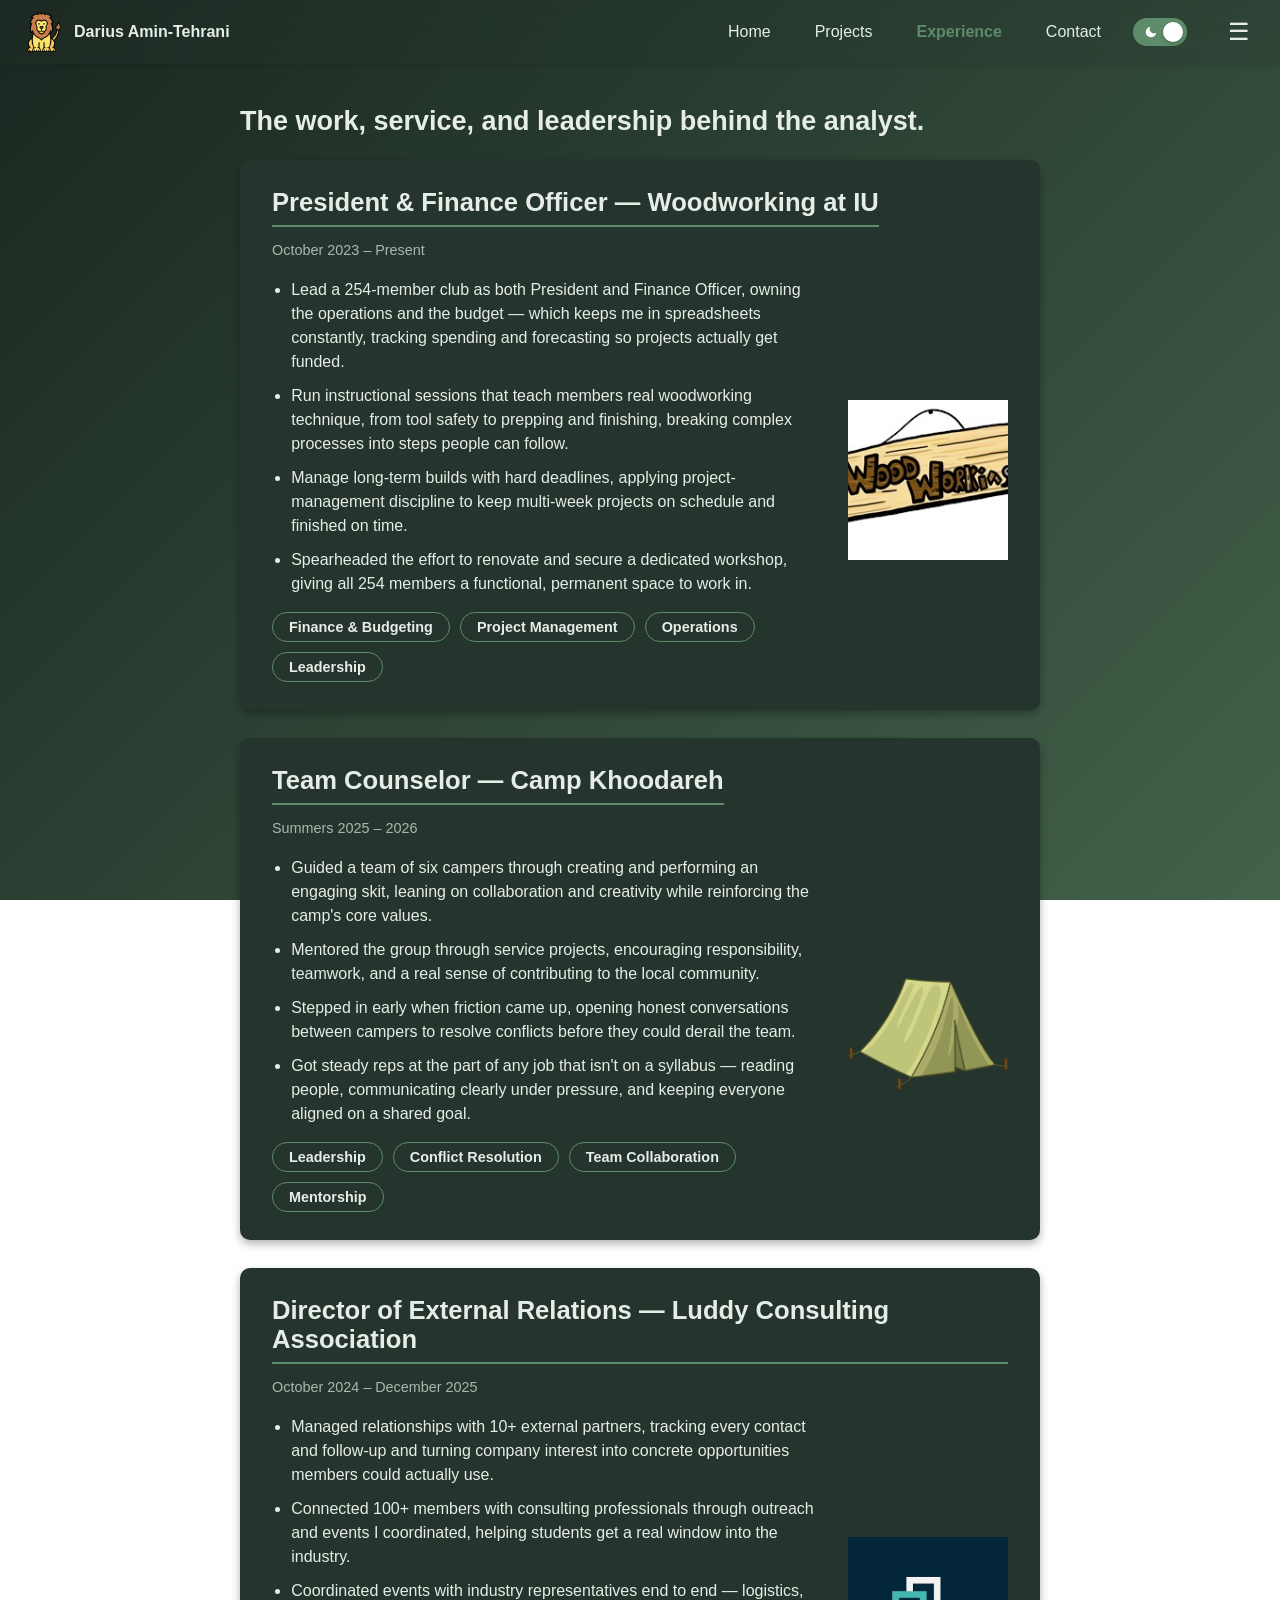
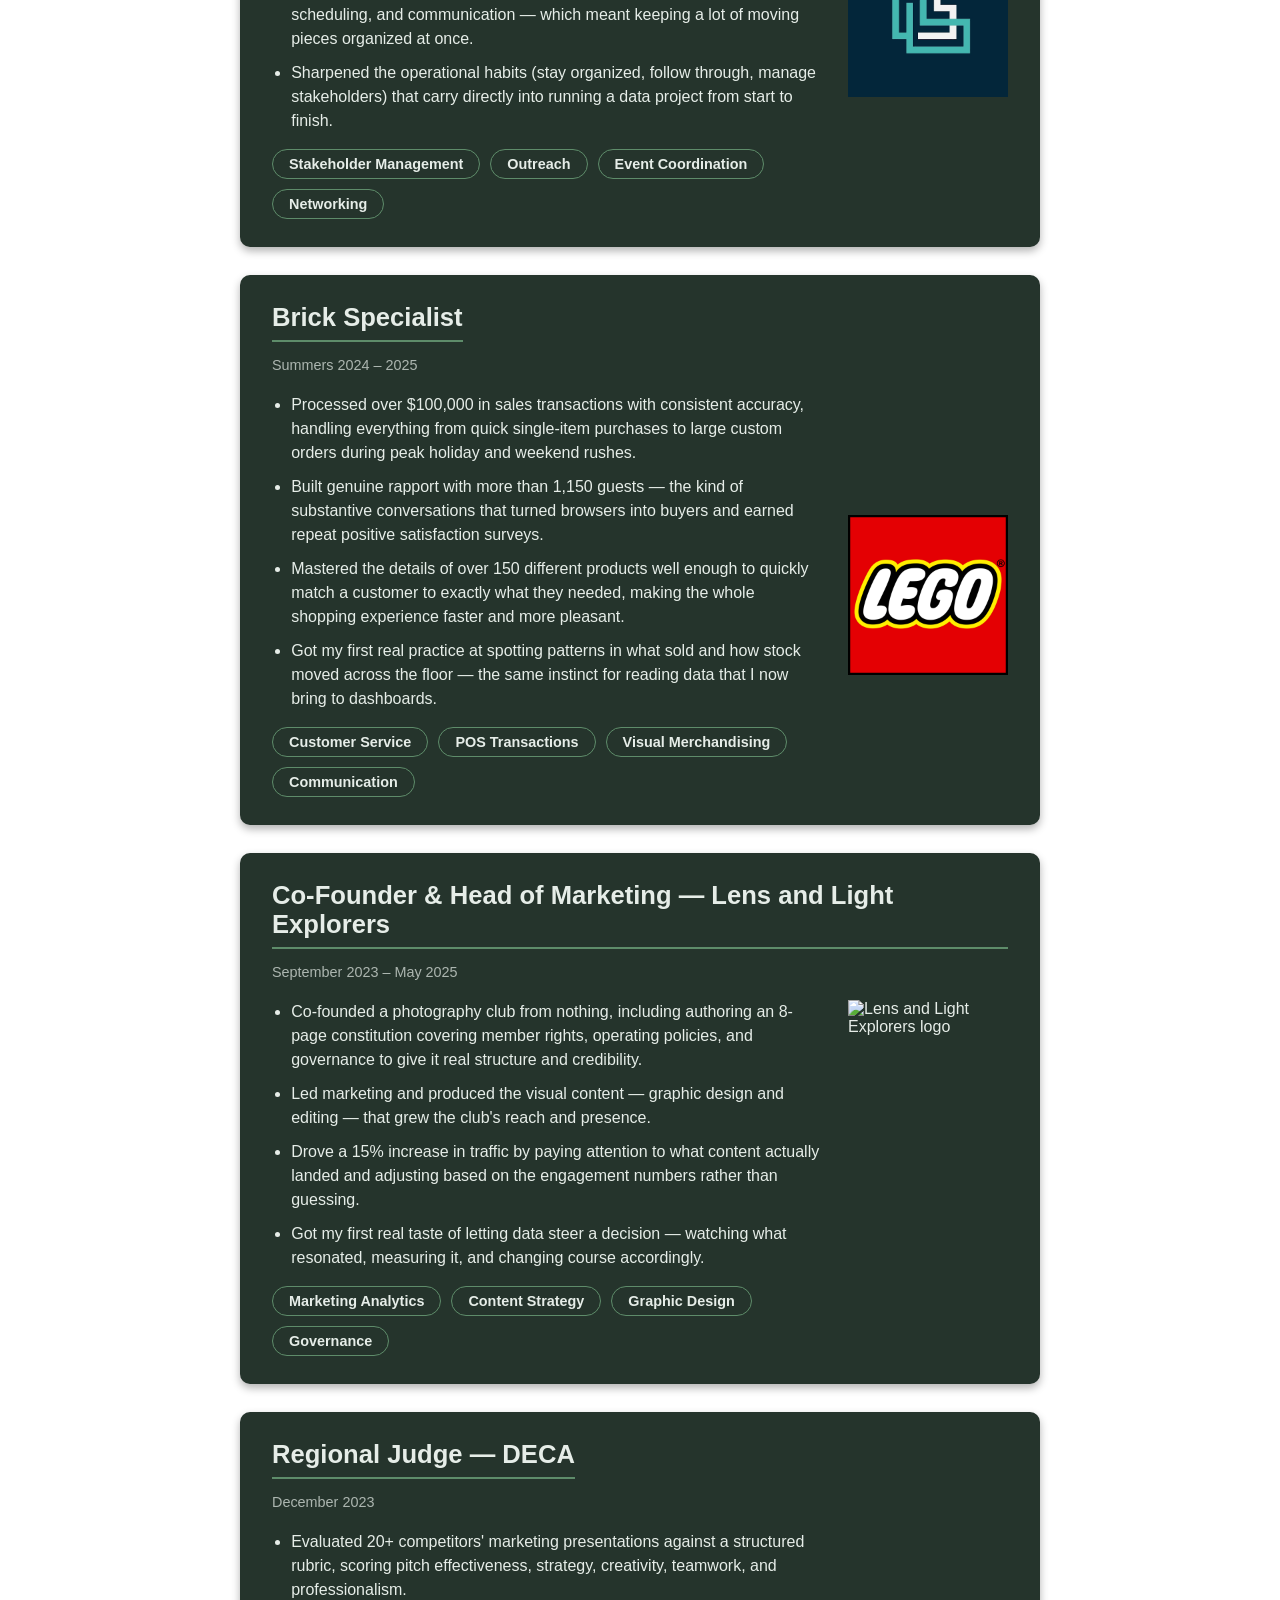
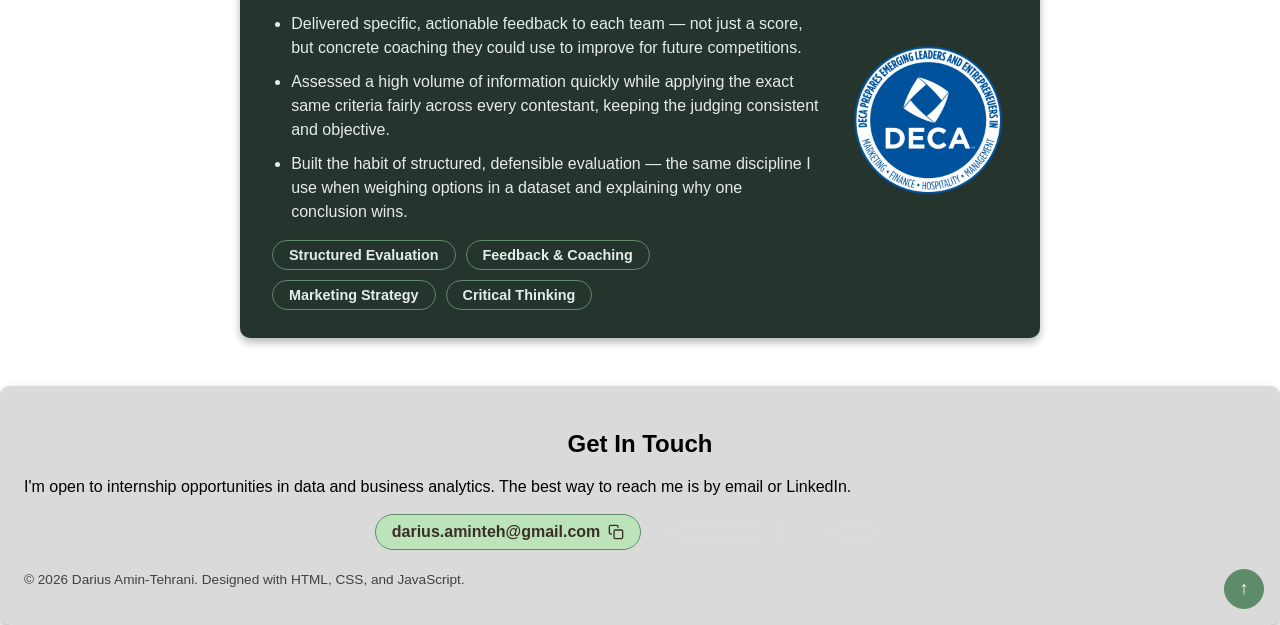
==== experience.html @ 04487a0a "Add files via upload" ====
<!DOCTYPE html>
<html>
<head>
    <title>Darius Amin-Tehrani's Experience</title>
    <link rel="stylesheet" href="style.css">
</head>



<body>
    <header class="top-bar">


        <div class="logo">
            <img src="portfolio-pictures/lion.png" width="40" height="40" alt="Lion logo">
            <span>Darius Amin-Tehrani</span>
        </div>


        <nav class="page-links">
            <a href="index.html">Home</a>
            <a href="projects.html">Projects</a>
            <a href="experience.html">Experience</a>
            <a href="#contact">Contact</a>
        </nav>


        <label class="theme-switch" for="theme-checkbox">
            <input type="checkbox" id="theme-checkbox" checked>
            <div class="slider round">
                  <!-- moon now FIRST (left side) -->
                 <svg class="moon-icon" xmlns="http://www.w3.org/2000/svg" width="14" height="14" viewBox="0 0 24 24" fill="currentColor" stroke="none"><path d="M21 12.79A9 9 0 1 1 11.21 3 7 7 0 0 0 21 12.79z"></path></svg>

                <!-- sun now SECOND (right side) -->
                <svg class="sun-icon" xmlns="http://www.w3.org/2000/svg" width="14" height="14" viewBox="0 0 24 24" fill="none" stroke="currentColor" stroke-width="2" stroke-linecap="round" stroke-linejoin="round"><circle cx="12" cy="12" r="5"></circle><line x1="12" y1="1" x2="12" y2="3"></line><line x1="12" y1="21" x2="12" y2="23"></line><line x1="4.22" y1="4.22" x2="5.64" y2="5.64"></line><line x1="18.36" y1="18.36" x2="19.78" y2="19.78"></line><line x1="1" y1="12" x2="3" y2="12"></line><line x1="21" y1="12" x2="23" y2="12"></line><line x1="4.22" y1="19.78" x2="5.64" y2="18.36"></line><line x1="18.36" y1="5.64" x2="19.78" y2="4.22"></line></svg>
            </div>
        </label>


        <button class="menu-button" onclick="toggleMenu()">☰</button>

    </header>






    <div id="side-menu" class="side-menu">
        <p>Jump To:</p>
        
        <a href="#woodworking" onclick="toggleMenu()">Woodworking at IU</a>
        <a href="#camp-khoodareh" onclick="toggleMenu()">Camp Khoodareh</a>
        <a href="#luddy" onclick="toggleMenu()">Luddy Consulting</a>
        <a href="#brick-specialist" onclick="toggleMenu()">Brick Specialist</a>
        <a href="#lens-light" onclick="toggleMenu()">Lens &amp; Light</a>
        <a href="#deca" onclick="toggleMenu()">DECA</a>
        
    </div>
    



    
   <main>


    <section class="title">
          <h1>The work, service, and leadership behind the analyst.</h1>
    </section>


        <section id="woodworking" class="card">
            <h2>President &amp; Finance Officer — Woodworking at IU</h2>
            <p class="dates">October 2023 – Present</p>
            <div class="card-body">
            <div class="card-text">
                <ul>
              <li>Lead a 254-member club as both President and Finance Officer, owning the operations and the budget — which keeps me in spreadsheets constantly, tracking spending and forecasting so projects actually get funded.</li>
              <li>Run instructional sessions that teach members real woodworking technique, from tool safety to prepping and finishing, breaking complex processes into steps people can follow.</li>
              <li>Manage long-term builds with hard deadlines, applying project-management discipline to keep multi-week projects on schedule and finished on time.</li>
              <li>Spearheaded the effort to renovate and secure a dedicated workshop, giving all 254 members a functional, permanent space to work in.</li>
            </ul>
                <div class="skills">
                    <span>Finance &amp; Budgeting</span>
                    <span>Project Management</span>
                    <span>Operations</span>
                    <span>Leadership</span>
                </div>
            </div>
            <img src="portfolio-pictures/woodworking-at-IU-logo.jpeg" class="card-image" alt="Woodworking at IU logo">
            </div>
        </section>

        <section id="camp-khoodareh" class="card">
            <h2>Team Counselor — Camp Khoodareh</h2>
            <p class="dates">Summers 2025 – 2026</p>
            <div class="card-body">
            <div class="card-text">
                <ul>
              <li>Guided a team of six campers through creating and performing an engaging skit, leaning on collaboration and creativity while reinforcing the camp's core values.</li>
              <li>Mentored the group through service projects, encouraging responsibility, teamwork, and a real sense of contributing to the local community.</li>
              <li>Stepped in early when friction came up, opening honest conversations between campers to resolve conflicts before they could derail the team.</li>
              <li>Got steady reps at the part of any job that isn't on a syllabus — reading people, communicating clearly under pressure, and keeping everyone aligned on a shared goal.</li>
            </ul>
                <div class="skills">
                    <span>Leadership</span>
                    <span>Conflict Resolution</span>
                    <span>Team Collaboration</span>
                    <span>Mentorship</span>
                </div>
            </div>
            <img src="portfolio-pictures/tent.png" class="card-image" alt="Camp Khoodareh logo">
            </div>
        </section>

      <div class="card-grid">


        <section id="luddy" class="card">
            <h2>Director of External Relations — Luddy Consulting Association</h2>
            <p class="dates">October 2024 – December 2025</p>
            <div class="card-body">
            <div class="card-text">
                <ul>
              <li>Managed relationships with 10+ external partners, tracking every contact and follow-up and turning company interest into concrete opportunities members could actually use.</li>
              <li>Connected 100+ members with consulting professionals through outreach and events I coordinated, helping students get a real window into the industry.</li>
              <li>Coordinated events with industry representatives end to end — logistics, scheduling, and communication — which meant keeping a lot of moving pieces organized at once.</li>
              <li>Sharpened the operational habits (stay organized, follow through, manage stakeholders) that carry directly into running a data project from start to finish.</li>
            </ul>
                <div class="skills">
                    <span>Stakeholder Management</span>
                    <span>Outreach</span>
                    <span>Event Coordination</span>
                    <span>Networking</span>
                </div>
            </div>
            <img src="portfolio-pictures/LCA.png" class="card-image" alt="Luddy Consulting Association logo">
            </div>
        </section>

        
        <section id="brick-specialist" class="card">
            <h2>Brick Specialist</h2>
            <p class="dates">Summers 2024 – 2025</p>
            <div class="card-body">
            <div class="card-text">
                <ul>
              <li>Processed over $100,000 in sales transactions with consistent accuracy, handling everything from quick single-item purchases to large custom orders during peak holiday and weekend rushes.</li>
              <li>Built genuine rapport with more than 1,150 guests — the kind of substantive conversations that turned browsers into buyers and earned repeat positive satisfaction surveys.</li>
              <li>Mastered the details of over 150 different products well enough to quickly match a customer to exactly what they needed, making the whole shopping experience faster and more pleasant.</li>
              <li>Got my first real practice at spotting patterns in what sold and how stock moved across the floor — the same instinct for reading data that I now bring to dashboards.</li>
            </ul>
                <div class="skills">
                    <span>Customer Service</span>
                    <span>POS Transactions</span>
                    <span>Visual Merchandising</span>
                    <span>Communication</span>
                </div>
            </div>
            <img src="portfolio-pictures/lego.png" class="card-image" alt="LEGO logo">
            </div>
        </section>




        <section id="lens-light" class="card">
            <h2>Co-Founder &amp; Head of Marketing — Lens and Light Explorers</h2>
            <p class="dates">September 2023 – May 2025</p>
            <div class="card-body">
            <div class="card-text">
                <ul>
              <li>Co-founded a photography club from nothing, including authoring an 8-page constitution covering member rights, operating policies, and governance to give it real structure and credibility.</li>
              <li>Led marketing and produced the visual content — graphic design and editing — that grew the club's reach and presence.</li>
              <li>Drove a 15% increase in traffic by paying attention to what content actually landed and adjusting based on the engagement numbers rather than guessing.</li>
              <li>Got my first real taste of letting data steer a decision — watching what resonated, measuring it, and changing course accordingly.</li>
            </ul>
                <div class="skills">
                    <span>Marketing Analytics</span>
                    <span>Content Strategy</span>
                    <span>Graphic Design</span>
                    <span>Governance</span>
                </div>
            </div>
            <img src="portfolio-pictures/lle2.png" class="card-image" alt="Lens and Light Explorers logo">
            </div>
        </section>

        <section id="deca" class="card">
            <h2>Regional Judge — DECA</h2>
            <p class="dates">December 2023</p>
            <div class="card-body">
            <div class="card-text">
                <ul>
              <li>Evaluated 20+ competitors' marketing presentations against a structured rubric, scoring pitch effectiveness, strategy, creativity, teamwork, and professionalism.</li>
              <li>Delivered specific, actionable feedback to each team — not just a score, but concrete coaching they could use to improve for future competitions.</li>
              <li>Assessed a high volume of information quickly while applying the exact same criteria fairly across every contestant, keeping the judging consistent and objective.</li>
              <li>Built the habit of structured, defensible evaluation — the same discipline I use when weighing options in a dataset and explaining why one conclusion wins.</li>
            </ul>
                <div class="skills">
                    <span>Structured Evaluation</span>
                    <span>Feedback &amp; Coaching</span>
                    <span>Marketing Strategy</span>
                    <span>Critical Thinking</span>
                </div>
            </div>
            <img src="portfolio-pictures/DECA.png" class="card-image" alt="DECA logo">
            </div>
        </section>









  </main>



    <script>
    // Hamburger menu toggle
    function toggleMenu() {
        document.getElementById("side-menu").classList.toggle("open");
    }

    const themeCheckbox = document.getElementById('theme-checkbox');
    const body = document.body;

    // On load: read the saved choice. Default to dark if nothing saved yet.
    const savedTheme = localStorage.getItem('theme') || 'dark';
    if (savedTheme === 'dark') {
        body.classList.add('dark-mode');
        themeCheckbox.checked = true;
    } else {
        body.classList.remove('dark-mode');
        themeCheckbox.checked = false;
    }

    // When toggled: apply the theme AND save the choice for other pages
    themeCheckbox.addEventListener('change', () => {
        if (themeCheckbox.checked) {
            body.classList.add('dark-mode');
            localStorage.setItem('theme', 'dark');
        } else {
            body.classList.remove('dark-mode');
            localStorage.setItem('theme', 'light');
        }
    });




    // ===== AUTOMATIC NAVIGATION HIGHLIGHTER =====
    document.addEventListener("DOMContentLoaded", () => {
    // 1. Get the current page filename from the URL (e.g., "projects.html")
    let currentPage = window.location.pathname.split('/').pop();
    
    // 2. If the URL is just the root (like www.yoursite.com/ with no filename), default to index.html
    if (currentPage === "") {
        currentPage = "index.html";
    }

    // 3. Grab every single link inside both the top bar and the side menu
    const navLinks = document.querySelectorAll('.page-links a, .side-menu a');

    // 4. Loop through each link
    navLinks.forEach(link => {
        // Look at the 'href' attribute (e.g., "projects.html")
        const linkTarget = link.getAttribute('href');

        // If the link matches the current page, turn on the active highlight!
        if (linkTarget === currentPage) {
            link.classList.add('active');
        }
    });
});
</script>


            <section id="contact" class="contactCard">
                <h2>Get In Touch</h2>
                <p>I'm open to internship opportunities in data and business analytics. The best way to reach me is by email or LinkedIn.</p>
                <div class="motherContact">
                    <button class="copy-email" onclick="copyEmail(this)" data-email="darius.aminteh@gmail.com">
                        <svg class="copy-icon" viewBox="0 0 24 24" width="16" height="16" fill="none" 
                            stroke="currentColor" stroke-width="2" stroke-linecap="round" stroke-linejoin="round">
                            <rect x="9" y="9" width="13" height="13" rx="2" ry="2"></rect>
                            <path d="M5 15H4a2 2 0 0 1-2-2V4a2 2 0 0 1 2-2h9a2 2 0 0 1 2 2v1"></path>
                        </svg>
                        <span class="copy-label">darius.aminteh@gmail.com</span>
                    </button>
                    
                    <div class = "contactInfo">
                        <a href="tel:+12406184421" class="button" >(240) 618-4421</a>
                        <a href="https://www.linkedin.com/in/darius-amin-tehrani/" target="_blank" class="button">LinkedIn</a>
                    </div> 
                </div>
                <button class="scroll-top" onclick="window.scrollTo({ top: 0, behavior: 'smooth' })" aria-label="Scroll to top">↑</button>
                <p class="footer-credit">© 2026 Darius Amin-Tehrani. Designed with HTML, CSS, and JavaScript.</p>
                <script>
                function copyEmail(btn) {
                    const email = btn.dataset.email;
                    navigator.clipboard.writeText(email).then(() => {
                    const label = btn.querySelector('.copy-label');
                    const icon = btn.querySelector('.copy-icon');
                    const originalLabel = label.textContent;
                    const originalIcon = icon.innerHTML;

                    // Swap to checkmark + "Copied!"
                    label.textContent = 'Copied!';
                    icon.innerHTML = '<polyline points="20 6 9 17 4 12"></polyline>';
                    btn.classList.add('copied');

                    setTimeout(() => {
                        label.textContent = originalLabel;
                        icon.innerHTML = originalIcon;
                        btn.classList.remove('copied');
                    }, 1500);
                    });
                }
                </script>
        </section>
</body>
</html>
---- style.css ----
/* ===== THEME COLORS — defined once, reused everywhere ===== */
/* ===== THEME COLORS ===== */
:root {
    --bg: #f4e0c4;        /* light mode: very light warm brown */
    --surface: #f7f1e6;   /* slightly lighter cards/header */
    --text: #3a3027;      /* dark brown text */
    --accent: #8a6d4b;    /* warm brown buttons */
    --track: #f4e1bc;     /* slider track in light mode */
    --accent-hover: #732614;
    --copy-bg: #efe2d0;   /* light mode: super light brown */
    --contact-text: #ffffff;
    --contact-bg: #4f2700;
    --glass-bg: rgba(247, 241, 230, 0.25);
    --glass-border: rgba(255, 255, 255, 0.5);
    --glass-blur: 14px;
    --gradient-end: #ddbc87;   /* lighter than --accent */
}

body.dark-mode {
    --bg: #1a2620;        /* dark mode: soft dark green */
    --surface: #25342c;   /* slightly lighter green cards/header */
    --text: #e6ede8;      /* soft off-white text */
    --accent: #5e8c6a;    /* muted green accent */
    --accent-hover: #0c3205;
    --track: #3a4a40;     /* slider track in dark mode */
    --copy-bg: #bde3bb;   /* dark mode: white */
    --contact-bg: #dadada;
    --contact-text: #000000;
    --glass-bg: rgba(37, 52, 44, 0.25);     /* dark green tint */
    --glass-border: rgba(255, 255, 255, 0.14);
    --gradient-end: #42624a;   /* same as dark --accent, keeps current dark gradient */
}

/* ===== BASE ===== */
html {
    scroll-behavior: smooth;
}

body {
    font-family: Arial, sans-serif;
    margin: 0;
    min-height: 100vh;
    display: flex;
    flex-direction: column;
    background: linear-gradient(135deg, var(--bg), var(--gradient-end));
    background-attachment: fixed;
    color: var(--text);
    transition: background-color 0.3s, color 0.3s;
}

/* ===== TOP HEADER ===== */
.top-bar {
    display: flex;
    align-items: center;
    gap: 20px;
    background-color: var(--glass-bg);
    backdrop-filter: blur(var(--glass-blur));
    -webkit-backdrop-filter: blur(var(--glass-blur));
    padding: 12px 24px;
    position: sticky;
    top: 0;
    z-index: 10;
    box-shadow: 0 2px 5px rgba(0, 0, 0, 0.1);
    transition: background-color 0.3s;
}

.logo {
    display: flex;
    align-items: center;
    gap: 10px;
    font-weight: bold;
}

.page-links {
    margin-left: auto;
    display: flex;
    gap: 20px;
}

.page-links a {
    text-decoration: none;
    color: var(--text);
}

.menu-button {
    font-size: 24px;
    background: none;
    border: none;
    cursor: pointer;
    color: var(--text);   /* so the ☰ is visible in dark mode */
}

/* ===== SIDE MENU ===== */
.side-menu {
    display: none;
    position: fixed;
    top: 64px;
    right: 0;
    z-index: 9;
    background-color: var(--surface);
    padding: 20px;
    box-shadow: 2px 2px 5px rgba(0, 0, 0, 0.1);
    flex-direction: column;
    gap: 12px;
}

.side-menu.open {
    display: flex;
}

.side-menu a {
    text-decoration: none;
    color: var(--text);
}

/* ===== MAIN CONTENT ===== */
main {
    max-width: 800px;
    margin: auto;
    padding: 20px;
}

.hero {
    text-align: center;
    padding: 40px 0;
}

.skills {
    display: flex;
    flex-wrap: wrap;
    gap: 10px;
    margin-top: 12px;
}

.skills span {
    background-color: var(--surface);
    color: var(--text);
    border: 1px solid var(--accent);
    padding: 6px 16px;
    border-radius: 999px;
    font-weight: bold;
    font-size: 0.9rem;
}



.headshot {
    width: 300px;
    height: 300px;
    border-radius: 50%;
    object-fit: cover;
}

.card {
    background-color: var(--surface);
    padding: 28px 32px;     /* was 24px */
    margin-bottom: 28px;    /* was 20px */
    border-radius: 10px;
    box-shadow: 0 4px 8px rgba(0, 0, 0, 0.3);
    transition: background-color 0.3s;
    max-width: 1000px;
    
}

/* ===== BUTTONS ===== */
.button {
    display: inline-block;
    background-color: var(--glass-bg);
    border: 1px solid var(--glass-border);
    backdrop-filter: blur(var(--glass-blur));
    -webkit-backdrop-filter: blur(var(--glass-blur));
    color: #ffffff;
    padding: 10px 18px;
    border-radius: 6px;
    text-decoration: none;
    margin: 10px 5px 0 0;
}

/* ===== THEME SLIDER BUTTON ===== */
.theme-switch {
    position: relative;
    display: inline-block;
    width: 54px;
    height: 28px;
    margin-right: 15px;
}

.theme-switch input {
    opacity: 0;
    width: 0;
    height: 0;
}

.slider {
    position: absolute;
    cursor: pointer;
    top: 0; left: 0; right: 0; bottom: 0;
    background-color: var(--track);
    transition: 0.4s;
    display: flex;
    align-items: center;
    justify-content: center;
    padding: 0 5px;
}

.slider.round {
    border-radius: 28px;
}

.slider::before {
    position: absolute;
    content: "";
    height: 20px;
    width: 20px;
    left: 4px;
    bottom: 4px;
    background-color: #ffffff;
    transition: 0.4s;
    border-radius: 50%;
    z-index: 2;
    box-shadow: 0 2px 4px rgba(0, 0, 0, 0.2);
}

input:checked + .slider {
    background-color: var(--accent);
}

input:checked + .slider::before {
    transform: translateX(26px);
}

.sun-icon, .moon-icon {
    z-index: 1;
}

.sun-icon {
    color: #a6472d;
    right: 0;
    margin-left: 2px;
}

.moon-icon {
    color: #ffffff;
    margin-right: 2px;
}


section {
    scroll-margin-top: 80px;
}

.button:hover {
    background-color: var(--accent-hover);
}

.button {
    /* ... other button styles ... */
    background-color: var(--accent);
    
    /* This is the magic line! */
    transition: background-color 0.2s ease;
}

/* ===== NAVIGATION LINKS (Top Bar & Side Menu) ===== */
.page-links a, .side-menu a {
    text-decoration: none;
    color: var(--text-main);
    font-weight: 500;
    /* NEW: Adds invisible space around the text so the highlight forms a nice pill shape */
    padding: 6px 12px; 
    border-radius: 6px;
    transition: background-color 0.2s ease, color 0.2s ease;
}

/* NEW: The Hover Highlight Effect */
.page-links a:hover, .side-menu a:hover {
    background-color: var(--nav-highlight);
    color: var(--accent);
}

/* NEW: The Active (Currently Selected) State */
.page-links a.active, .side-menu a.active {
    background-color: var(--nav-highlight);
    color: var(--accent);
    font-weight: bold; /* Makes the current page feel grounded */
}

.copy-email {
    display: inline-flex;
    flex-direction: row-reverse;   /* icon on the right */
    align-items: center;
    gap: 8px;
    padding: 8px 16px;
    font: inherit;
    font-weight: bold;
    color: #3a3027;                /* dark brown text — see note below */
    background-color: var(--copy-bg);
    border: 1px solid var(--accent);
    border-radius: 999px;
    cursor: pointer;
    transition: background-color 0.2s ease, color 0.2s ease;
}

.copy-email:hover,
.copy-email.copied {
    background-color: var(--accent);
    color: #ffffff;
}

.title{
    font-size: large;
    padding: 100;
}

.contactInfo{
    display: flex;
    flex-wrap: wrap;
    gap: 10px;

    margin: 0;
}

.contactInfo span {
    background-color: var(--accent);
    color: var(--text);
    border: 1px solid var(--accent);
    padding: 6px 16px;
    border-radius: 999px;
    font-weight: bold;
    font-size: 0.9rem;
    margin: 0;
}

.motherContact{
    display: flex;
    gap: 8px;
    align-items: center;
    margin: 0;
    justify-content: center
}

.contactInfo .button {
    margin: 0;
}


.contactCard {
    padding: 24px;
    
    border-radius: 10px;
    box-shadow: 0 4px 8px rgba(0, 0, 0, 0.3);
    transition: background-color 0.3s;  
    background-color: var(--contact-bg);
    color: var(--contact-text);
    position: relative;
}

.contactCard h2 {
    text-align: center;
    color: var(--contact-text);
}


.site-footer {
    background-color: var(--surface);
    border-top: 2px solid var(--accent);
    padding: 32px 24px;
    margin-top: 40px;
    text-align: center;
}   


.scroll-top {
    position: absolute;
    bottom: 16px;
    right: 16px;
    width: 40px;
    height: 40px;
    border-radius: 50%;
    border: 1px solid var(--accent);
    background-color: var(--accent);
    color: #ffffff;
    font-size: 18px;
    cursor: pointer;
    display: flex;
    align-items: center;
    justify-content: center;
    transition: background-color 0.2s ease;
}

.scroll-top:hover {
    background-color: var(--accent-hover);
}

.footer-credit {
    margin-top: 20px;
    font-size: 0.85rem;
    opacity: 0.7;
}

main p {
    line-height: 1.6;
    margin-bottom: 14px;
}

.preview-list {
    margin: 12px 0 0;
    padding-left: 20px;
    line-height: 1.6;
}

.preview-list li {
    margin-bottom: 10px;
}


.card h2 {
    font-size: 1.6rem;
    margin-top: 0;
    margin-bottom: 8px;
    padding-bottom: 8px;
    border-bottom: 2px solid var(--accent);
    display: inline-block;
}

.card h2 + p {
    margin-top: 1;
}


.hook {
    font-size: 1.3rem;
    font-weight: bold;
}

.kicker {
    font-size: 0.8rem;
    font-weight: bold;
    letter-spacing: 2px;
    text-transform: uppercase;
    color: var(--accent);
    margin: 0 0 4px;
}

.lead {
    color: var(--text);
    opacity: 0.75;
    line-height: 1.6;
    margin: 0 0 16px;
}

.preview-list {
    list-style: none;              /* removes the bullet dots */
    margin: 0;
    padding: 0 0 0 18px;
    border-left: 3px solid var(--accent);   /* the single long bar */
    line-height: 1.6;
}

.preview-list li {
    margin-bottom: 12px;
}

.preview-list li:last-child {
    margin-bottom: 0;
}

.edu-grid {
    display: grid;
    grid-template-columns: 0.75fr 1fr;   /* was 1fr 1fr — narrower left = divider moves left */
    align-items: stretch;
}

.edu-left {
    padding-right: 32px;
}

.edu-school {
    font-size: 1.4rem;
    font-weight: bold;
    margin: 0 0 2px;
}

.edu-college {
    font-weight: bold;
    margin: 0 0 4px;
}

.edu-dates {
    font-size: 1.1rem;      /* same bigger size, kept format */
    font-weight: bold;
    color: var(--accent);
    margin: 0;
}

.edu-degree {
    border-left: 2px solid var(--accent);
    padding-left: 24px;                  /* was 32px */
    display: flex;
    flex-direction: column;
    justify-content: center;
    font-size: 1.25rem;
    line-height: 1.5;
    margin: 0;
}

.edu-degree-label {
    font-size: 1.05rem;        /* smaller than the 1.25rem majors */
    font-weight: bold;
    color: var(--accent);      /* pulls it out as a heading */
    margin: 0 0 10px;          /* extra breathing room before the majors */
}


.edu-major {
    font-weight: bold;
    margin: 0 0 3px;
}

.edu-minor {
    opacity: 0.75;             /* muted so it reads as secondary */
    margin: 8px 0 0;
}


/* on a phone, stack and flip the line to horizontal */
@media (max-width: 640px) {
    .edu-grid {
        grid-template-columns: 1fr;
    }
    .edu-left {
        padding-right: 0;
    }
    .edu-degree {
        border-left: none;
        border-top: 2px solid var(--accent);
        padding-left: 0;
        padding-top: 12px;
        margin-top: 12px;
    }
}

/* Side-by-side text + image inside a card */
.card-body {
    display: flex;
    gap: 28px;
    align-items: stretch;   /* makes the image match the text block's height */
}

.card-text {
    flex: 1;
    min-width: 0;
}

.card-image {
    align-self: stretch;
    width: 160px;            /* keeps the logo small on the right */
    object-fit: contain;     /* logo stays proportional, just smaller */
}

.dates {
    font-size: 0.9rem;
    opacity: 0.7;
    margin: 4px 0 16px;
}

.card-text ul {
    margin: 0 0 16px;
    padding-left: 1.2em;
}
.card-text li {
    margin-bottom: 10px;
    line-height: 1.5;
}

.project-img {
    width: 100%;
    height: auto;
    border-radius: 8px;
    margin: 4px 0 16px;
}
.card-buttons {
    display: flex;
    flex-wrap: wrap;
    gap: 10px;
}
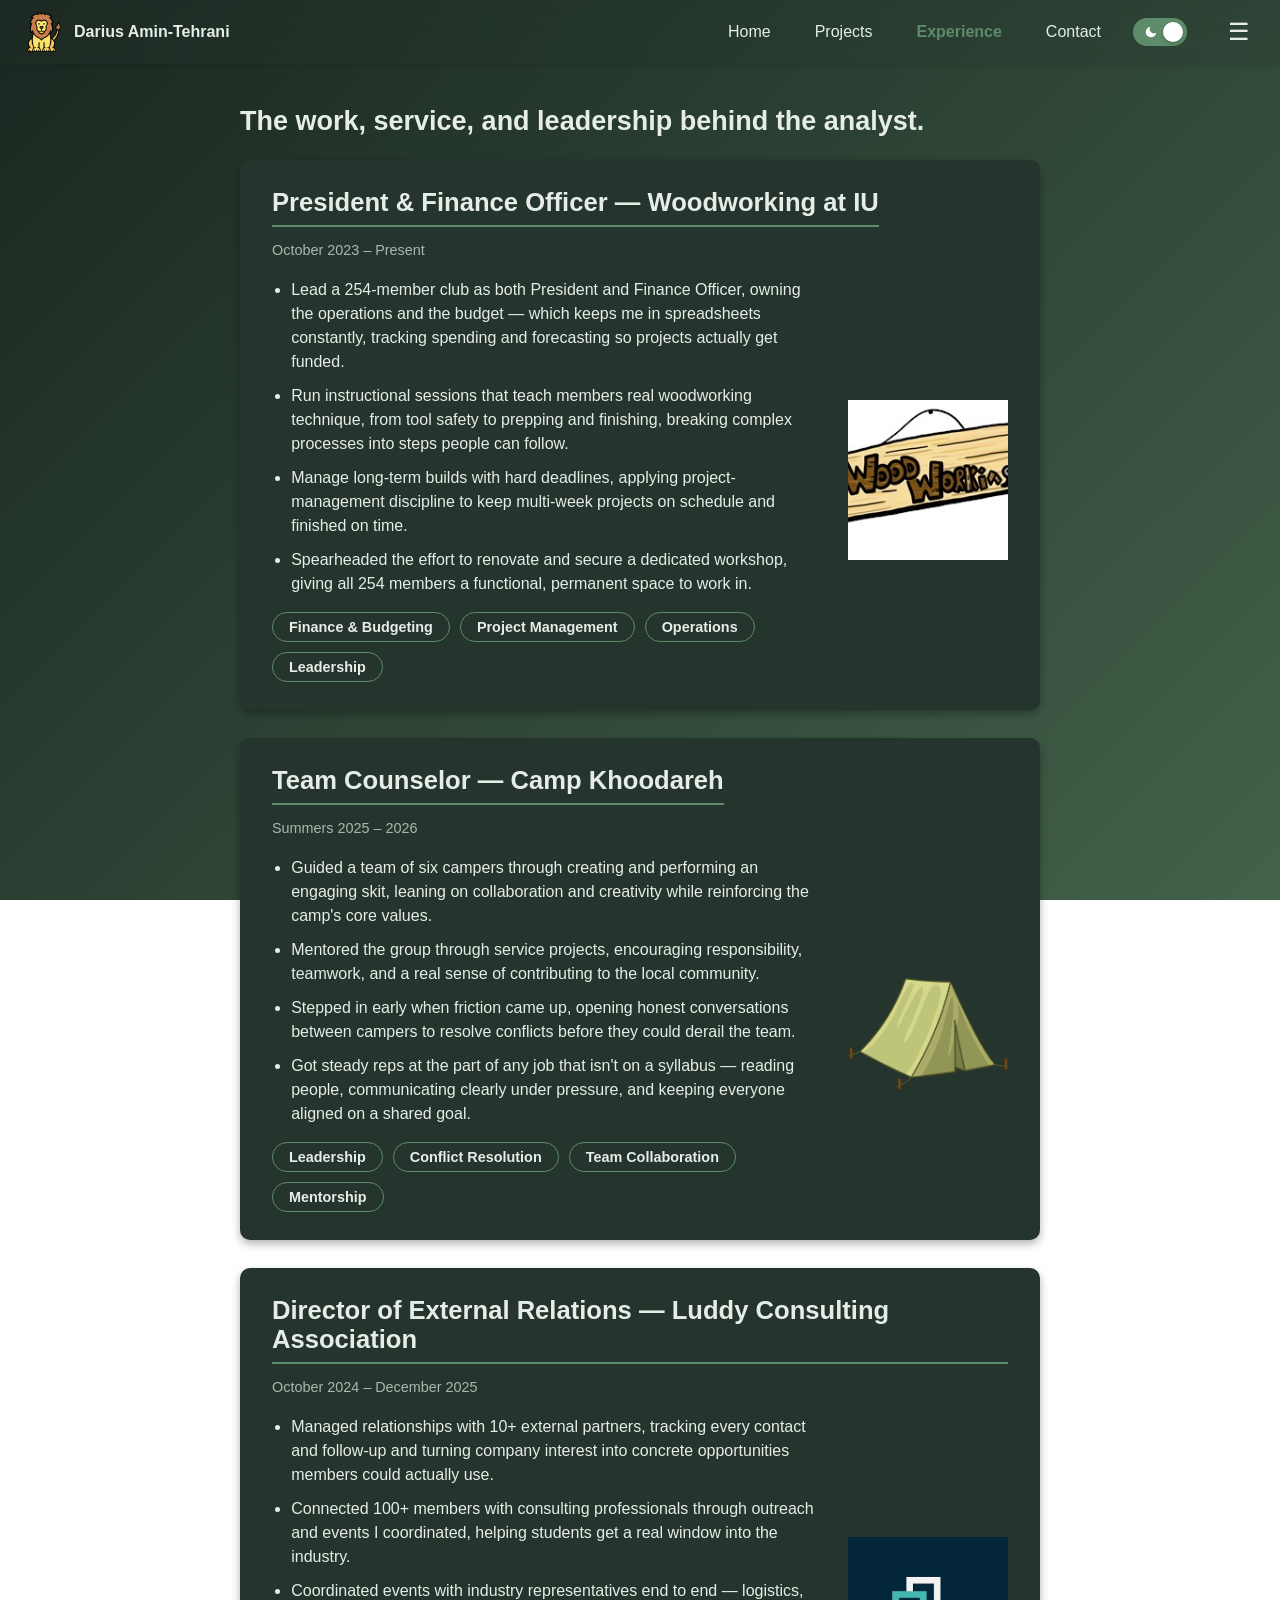
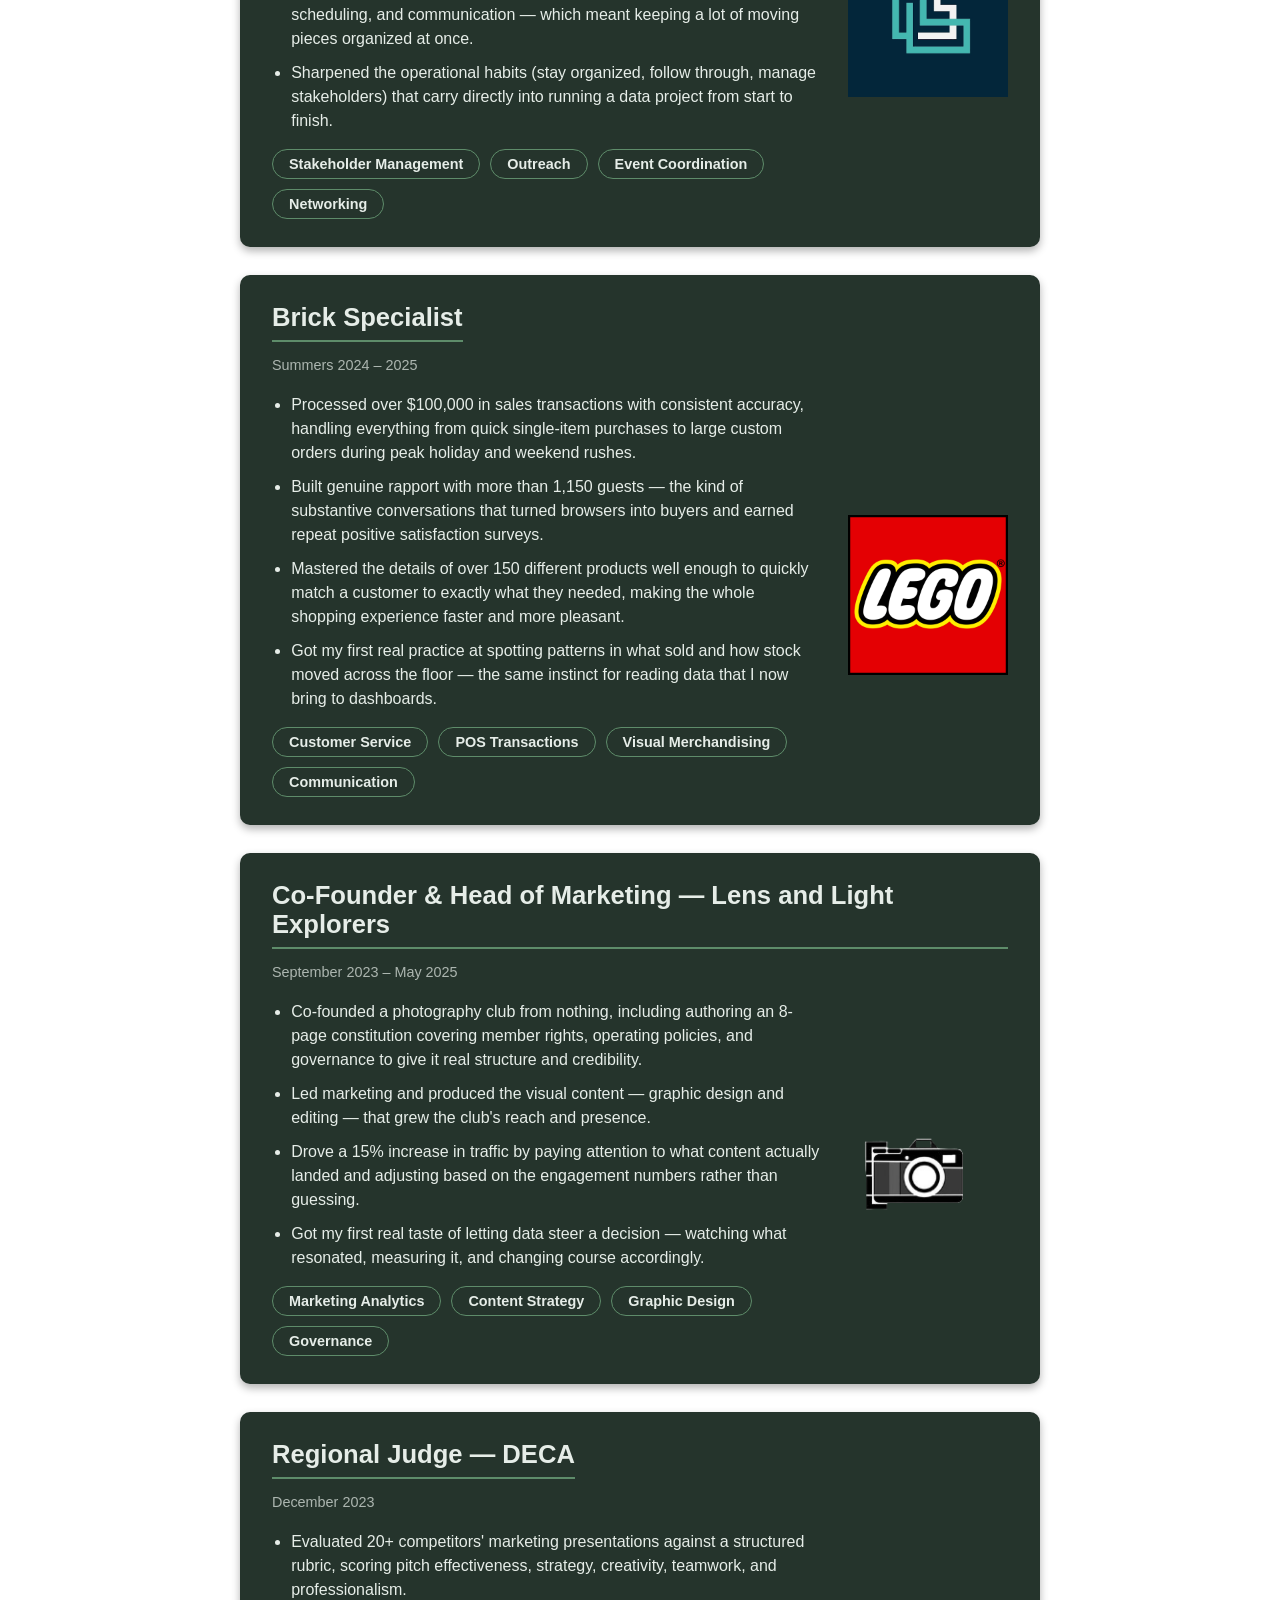
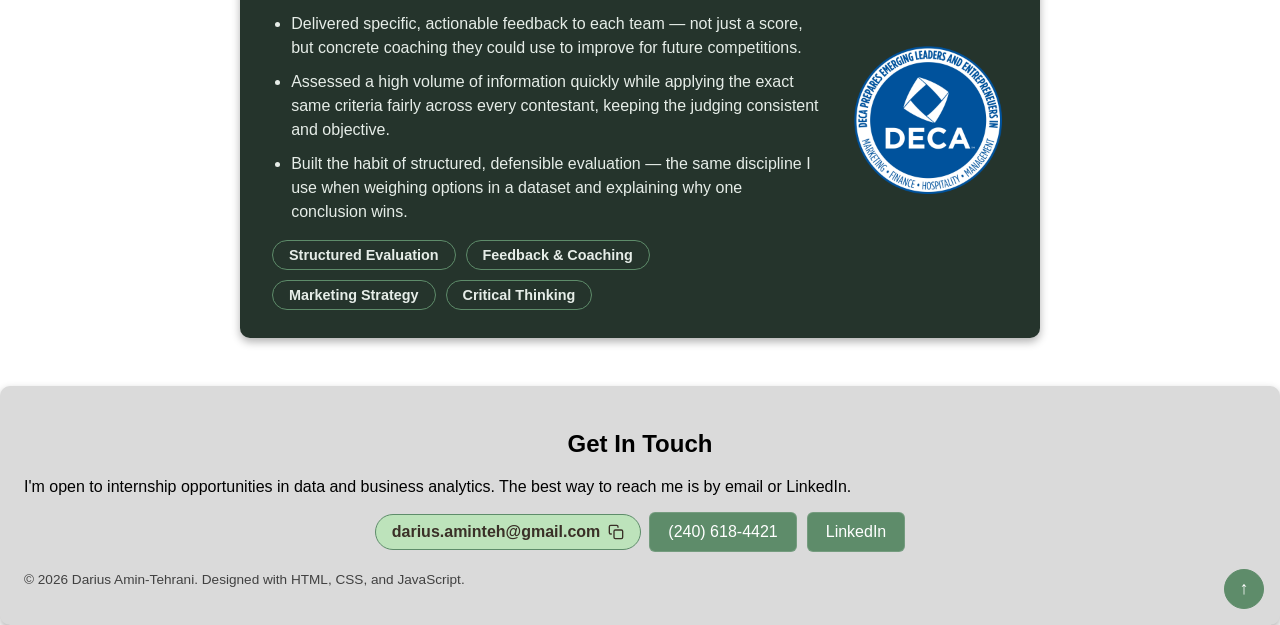
==== commit 8b7246a4: "Update experience.html" ====
--- a/experience.html
+++ b/experience.html
@@ -183,7 +183,7 @@
                     <span>Governance</span>
                 </div>
             </div>
-            <img src="portfolio-pictures/lle2.png" class="card-image" alt="Lens and Light Explorers logo">
+            <img src="portfolio-pictures/LLE2.png" class="card-image" alt="Lens and Light Explorers logo">
             </div>
         </section>
 
@@ -325,4 +325,4 @@
                 </script>
         </section>
 </body>
-</html>+</html>
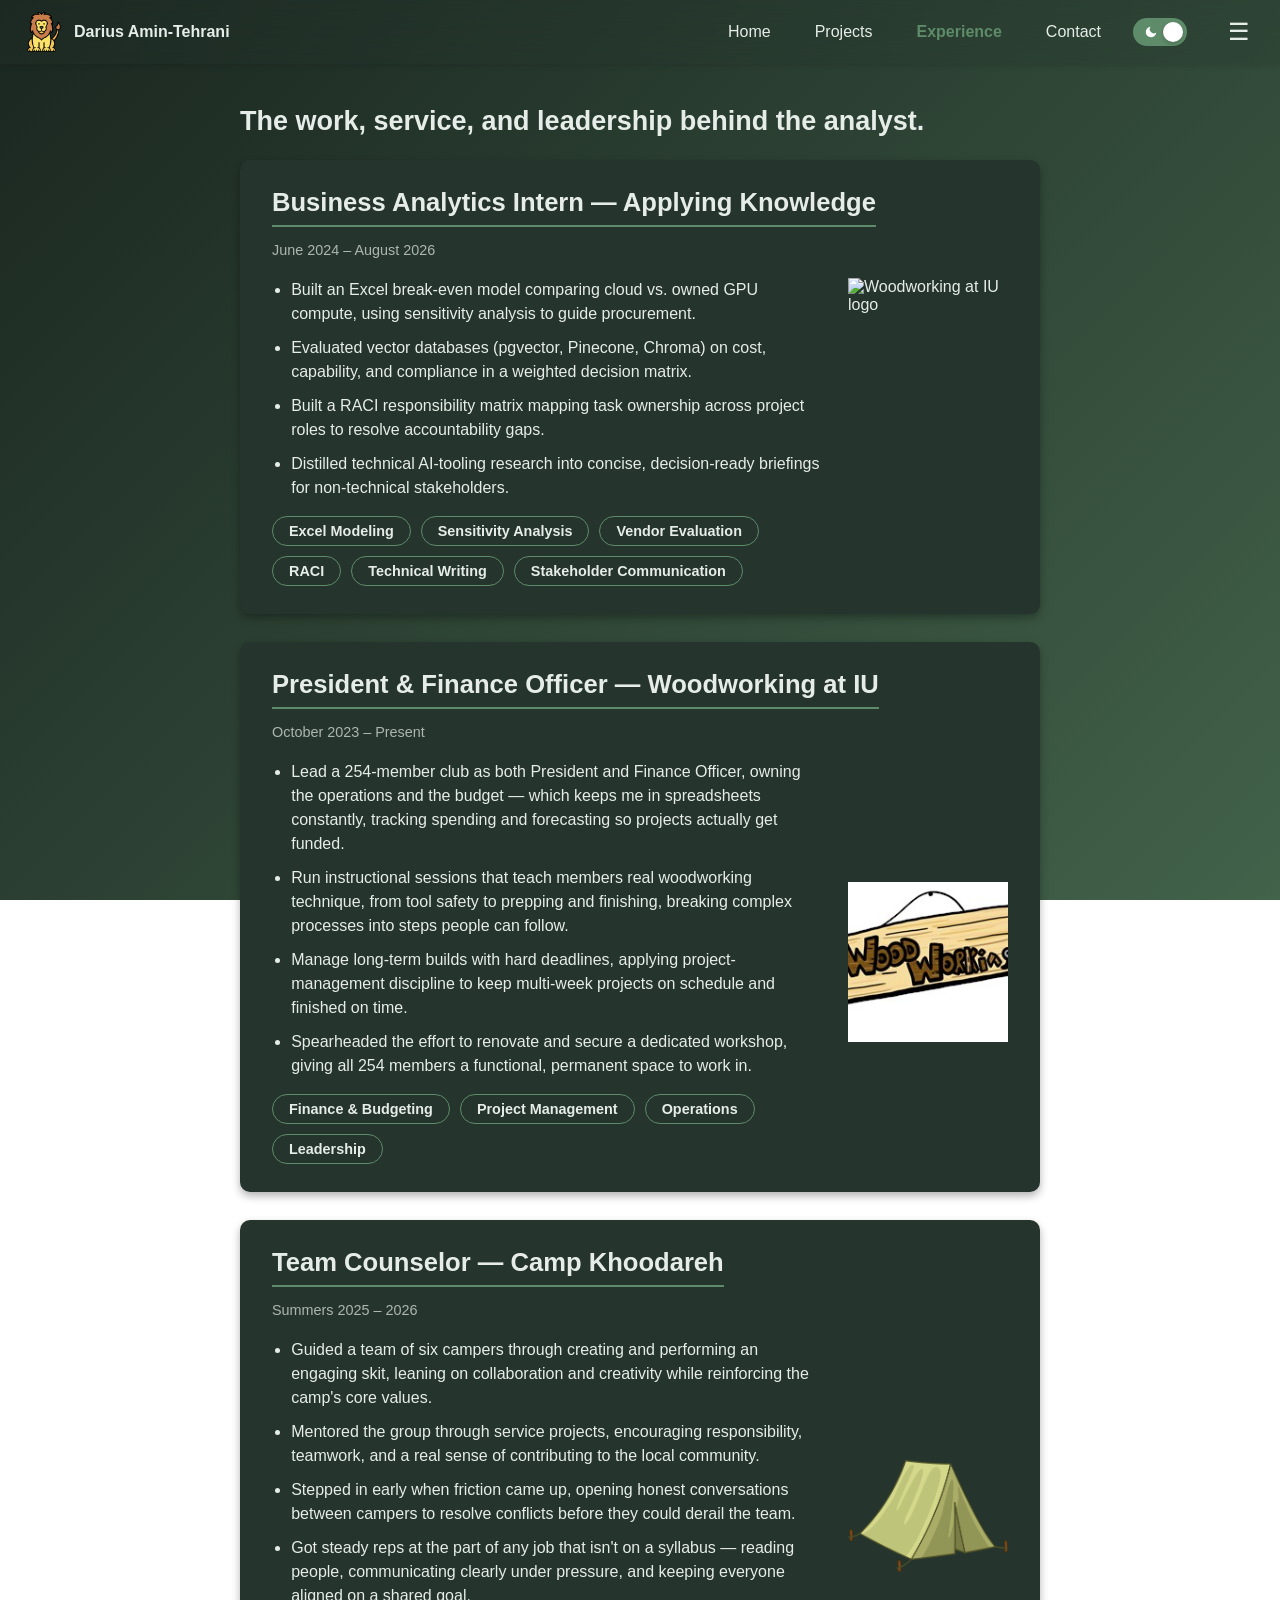
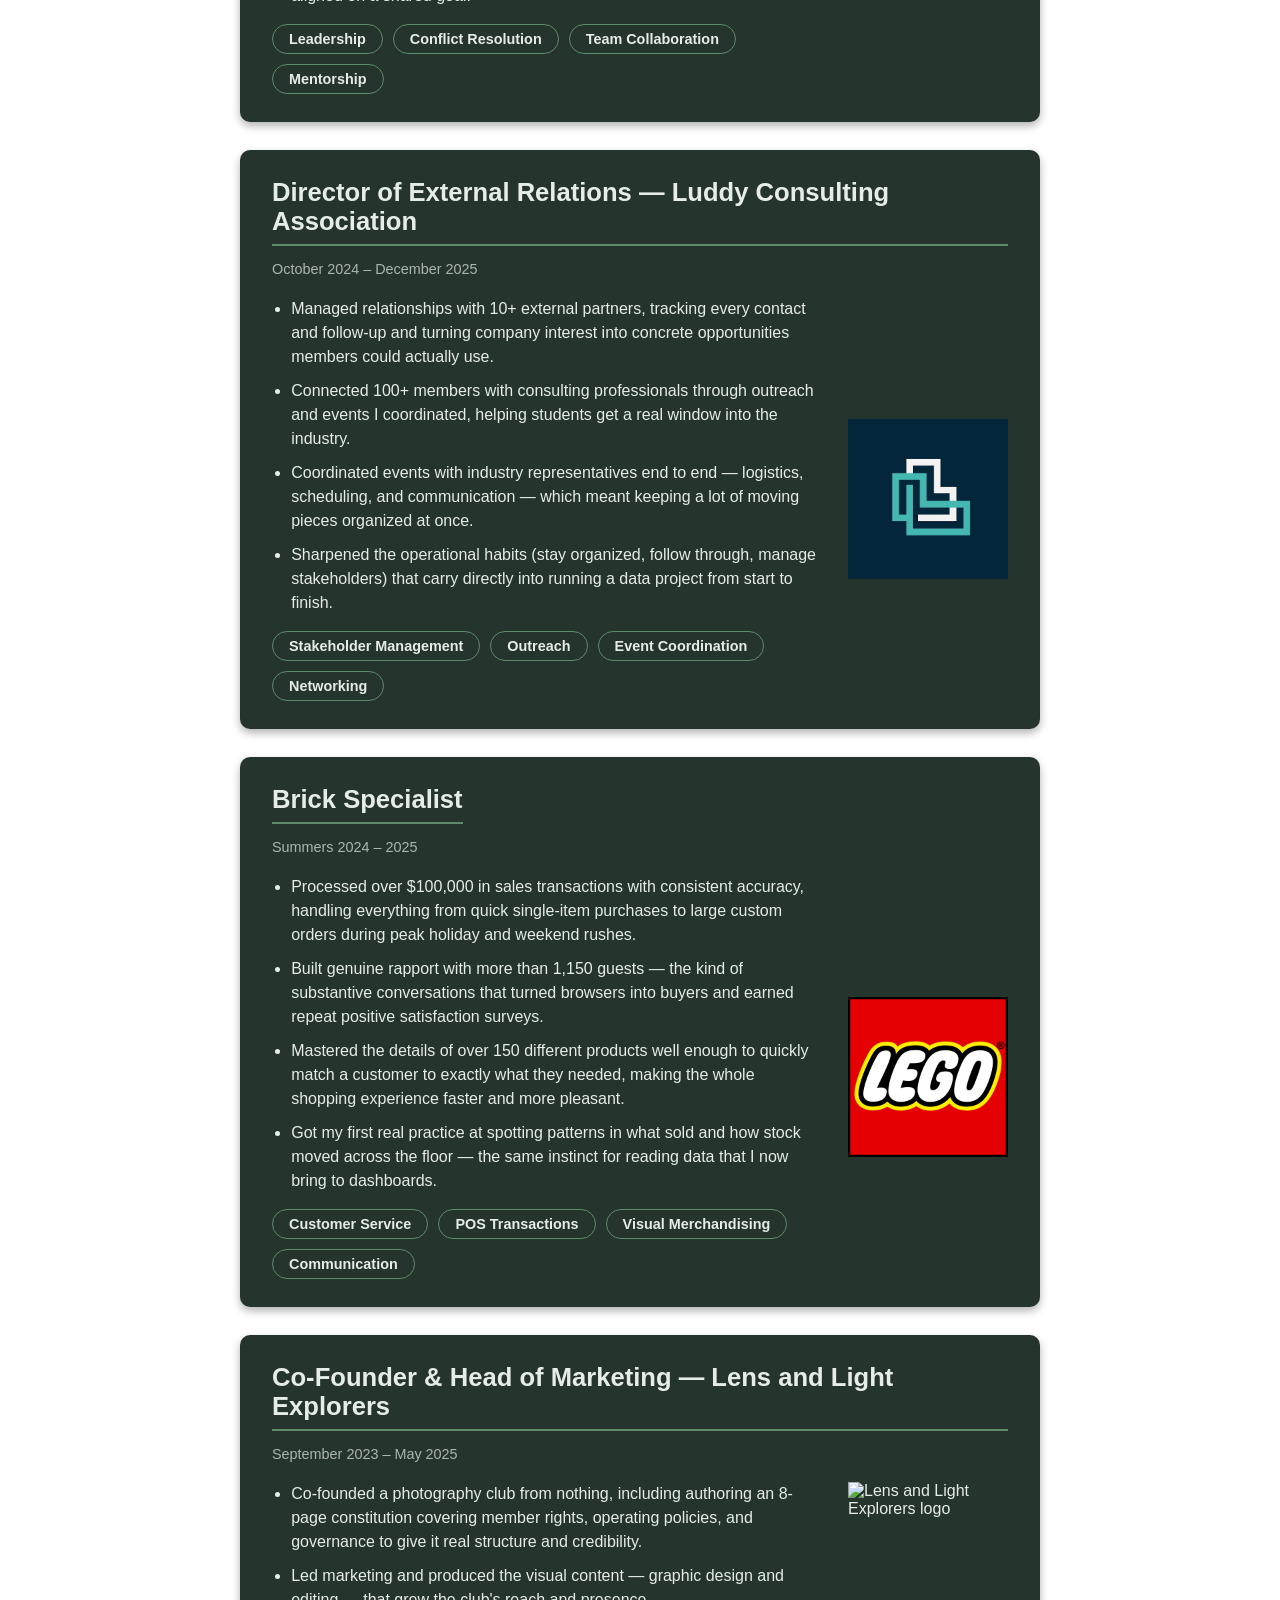
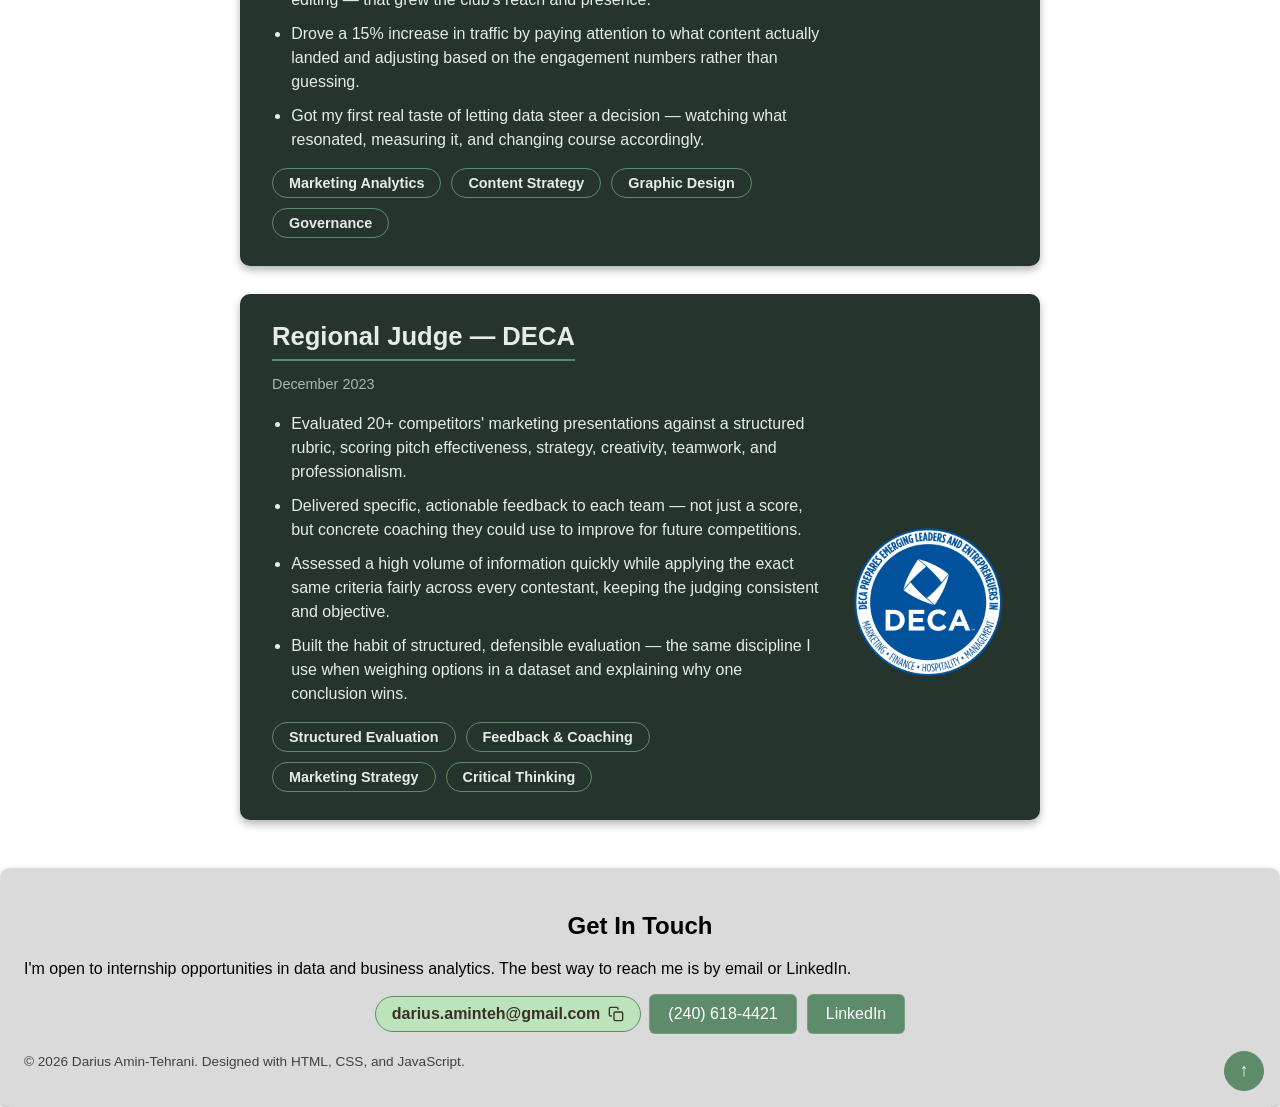
==== commit a85bb134: "update Experience Added a new section for 'Applying Knowledge' internship with details on responsibi" ====
--- a/experience.html
+++ b/experience.html
@@ -48,7 +48,7 @@
 
     <div id="side-menu" class="side-menu">
         <p>Jump To:</p>
-        
+        <a href="#applying-knowledge" onclick="toggleMenu()">Applying Knowledge</a>
         <a href="#woodworking" onclick="toggleMenu()">Woodworking at IU</a>
         <a href="#camp-khoodareh" onclick="toggleMenu()">Camp Khoodareh</a>
         <a href="#luddy" onclick="toggleMenu()">Luddy Consulting</a>
@@ -69,6 +69,31 @@
           <h1>The work, service, and leadership behind the analyst.</h1>
     </section>
 
+        <section id="applying-knowledge" class="card">
+        <h2>Business Analytics Intern — Applying Knowledge</h2>
+        <p class="dates">June 2024 – August 2026</p>
+        <div class="card-body">
+        <div class="card-text">
+            <ul>
+                <li>Built an Excel break-even model comparing cloud vs. owned GPU compute, using sensitivity analysis to guide procurement.</li>
+                <li>Evaluated vector databases (pgvector, Pinecone, Chroma) on cost, capability, and compliance in a weighted decision matrix.</li>
+                <li>Built a RACI responsibility matrix mapping task ownership across project roles to resolve accountability gaps.</li>
+                <li>Distilled technical AI-tooling research into concise, decision-ready briefings for non-technical stakeholders.</li>
+            </ul>
+            <div class="skills">
+                <span>Excel Modeling</span>
+                <span>Sensitivity Analysis</span>
+                <span>Vendor Evaluation</span>
+                <span>RACI</span>
+                <span>Technical Writing</span>
+                <span>Stakeholder Communication</span>
+            </div>
+        </div>
+        <img src="portfolio-pictures/ApplyingKnowledgeLogo.png" class="card-image" alt="Woodworking at IU logo">
+
+        </div>
+    </section>
+
 
         <section id="woodworking" class="card">
             <h2>President &amp; Finance Officer — Woodworking at IU</h2>
@@ -183,7 +208,7 @@
                     <span>Governance</span>
                 </div>
             </div>
-            <img src="portfolio-pictures/LLE2.png" class="card-image" alt="Lens and Light Explorers logo">
+            <img src="portfolio-pictures/lle2.png" class="card-image" alt="Lens and Light Explorers logo">
             </div>
         </section>
 
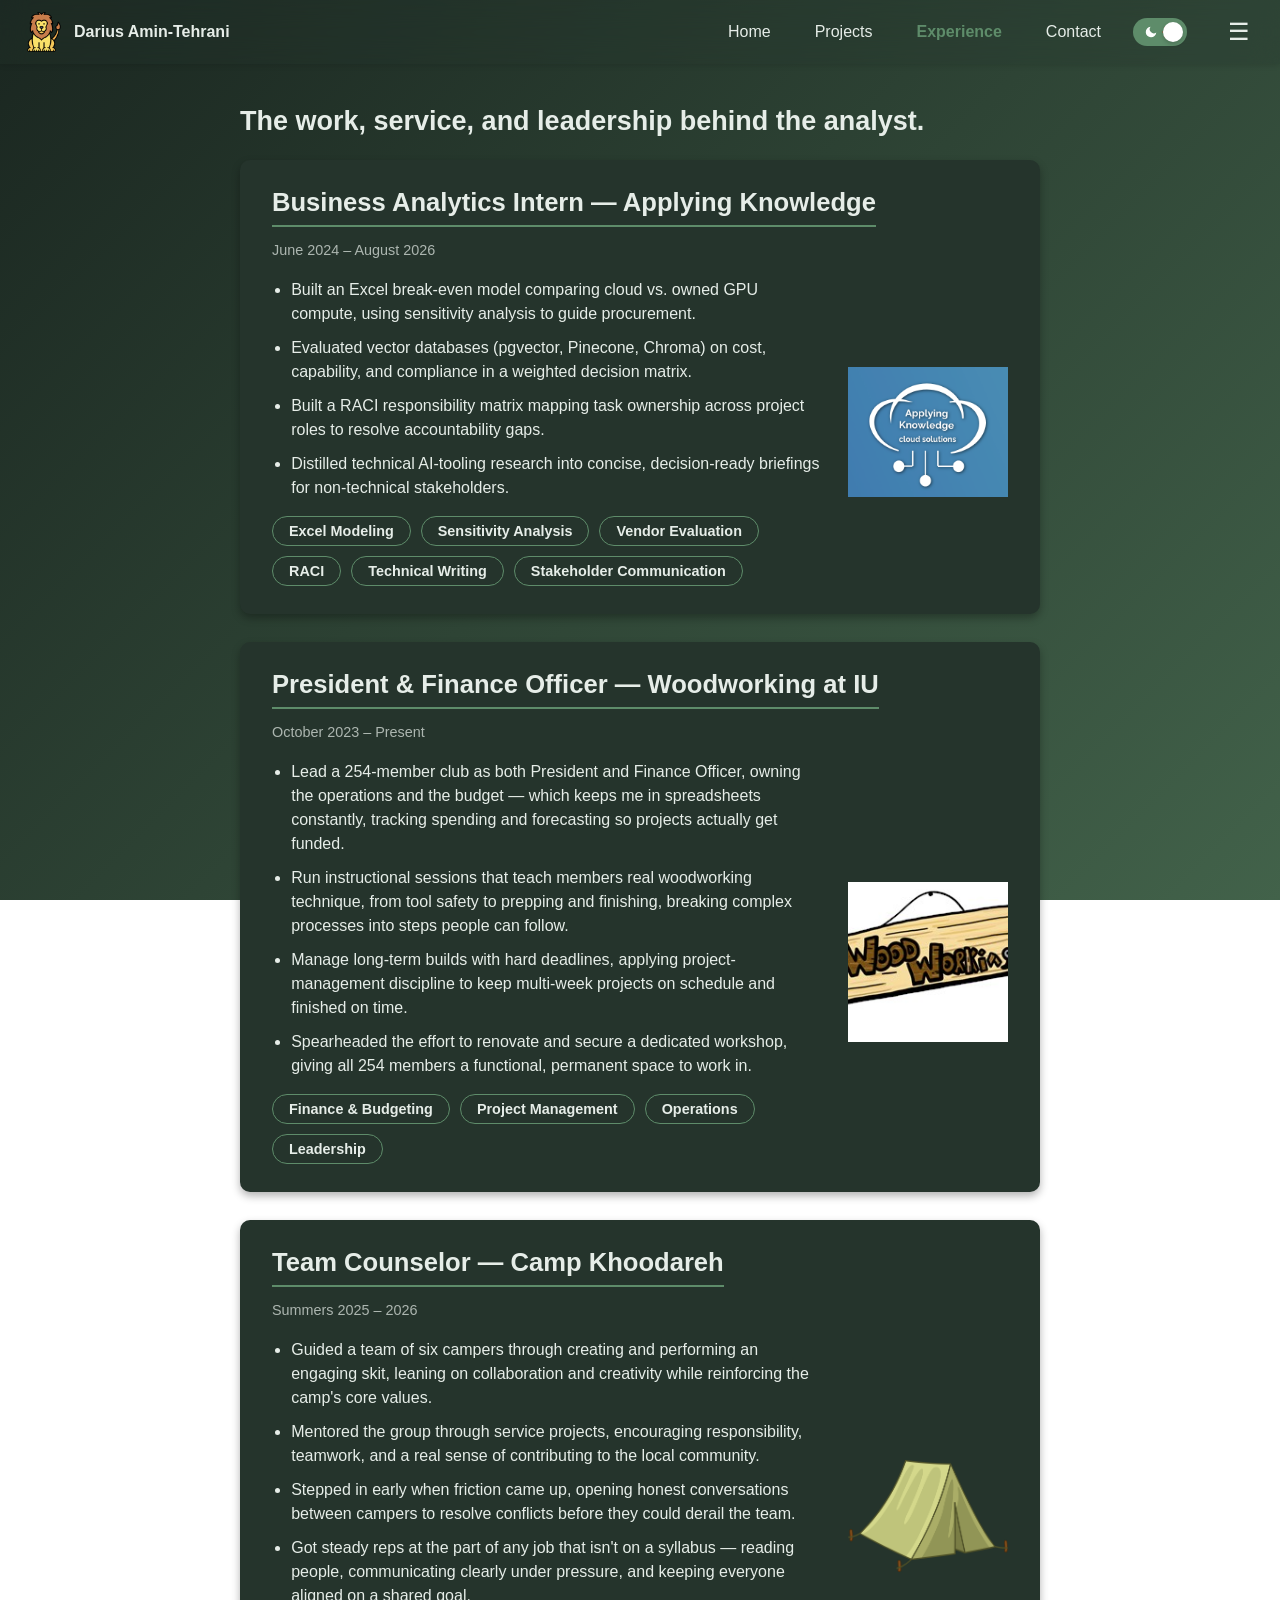
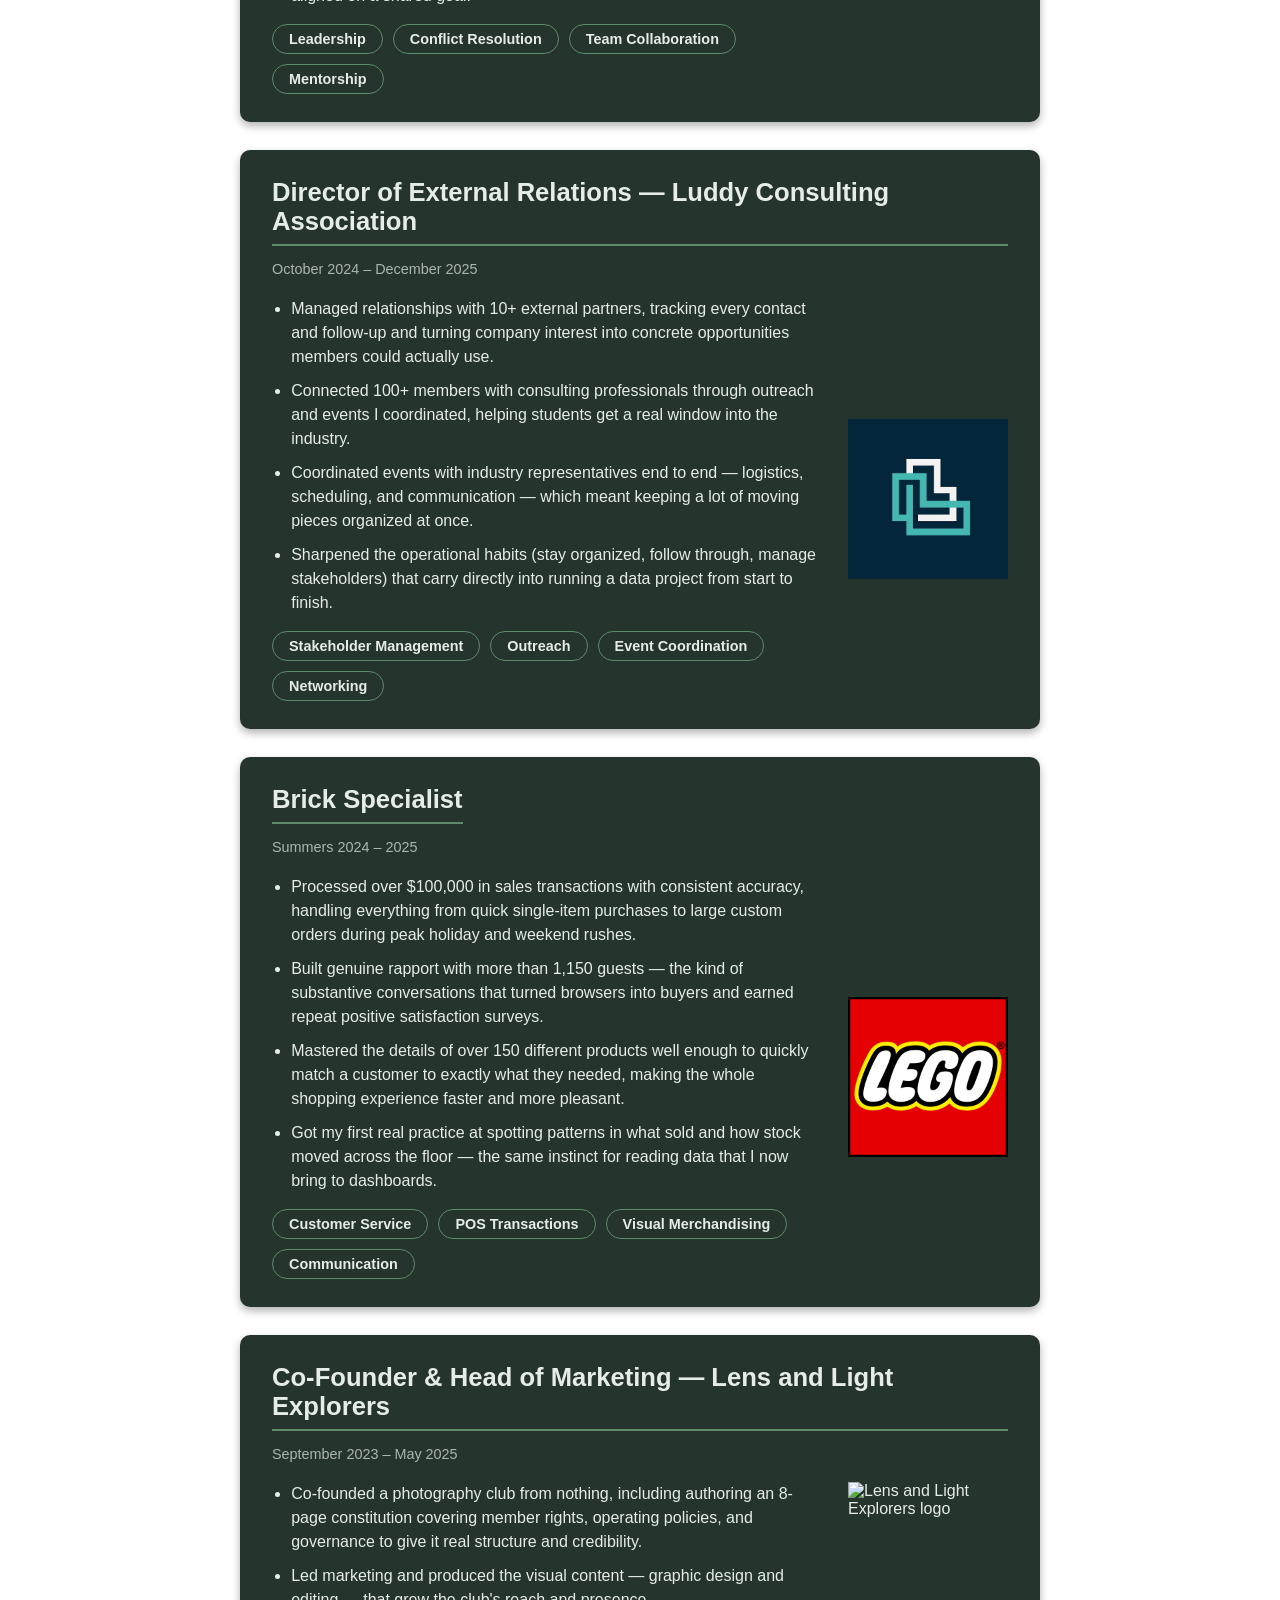
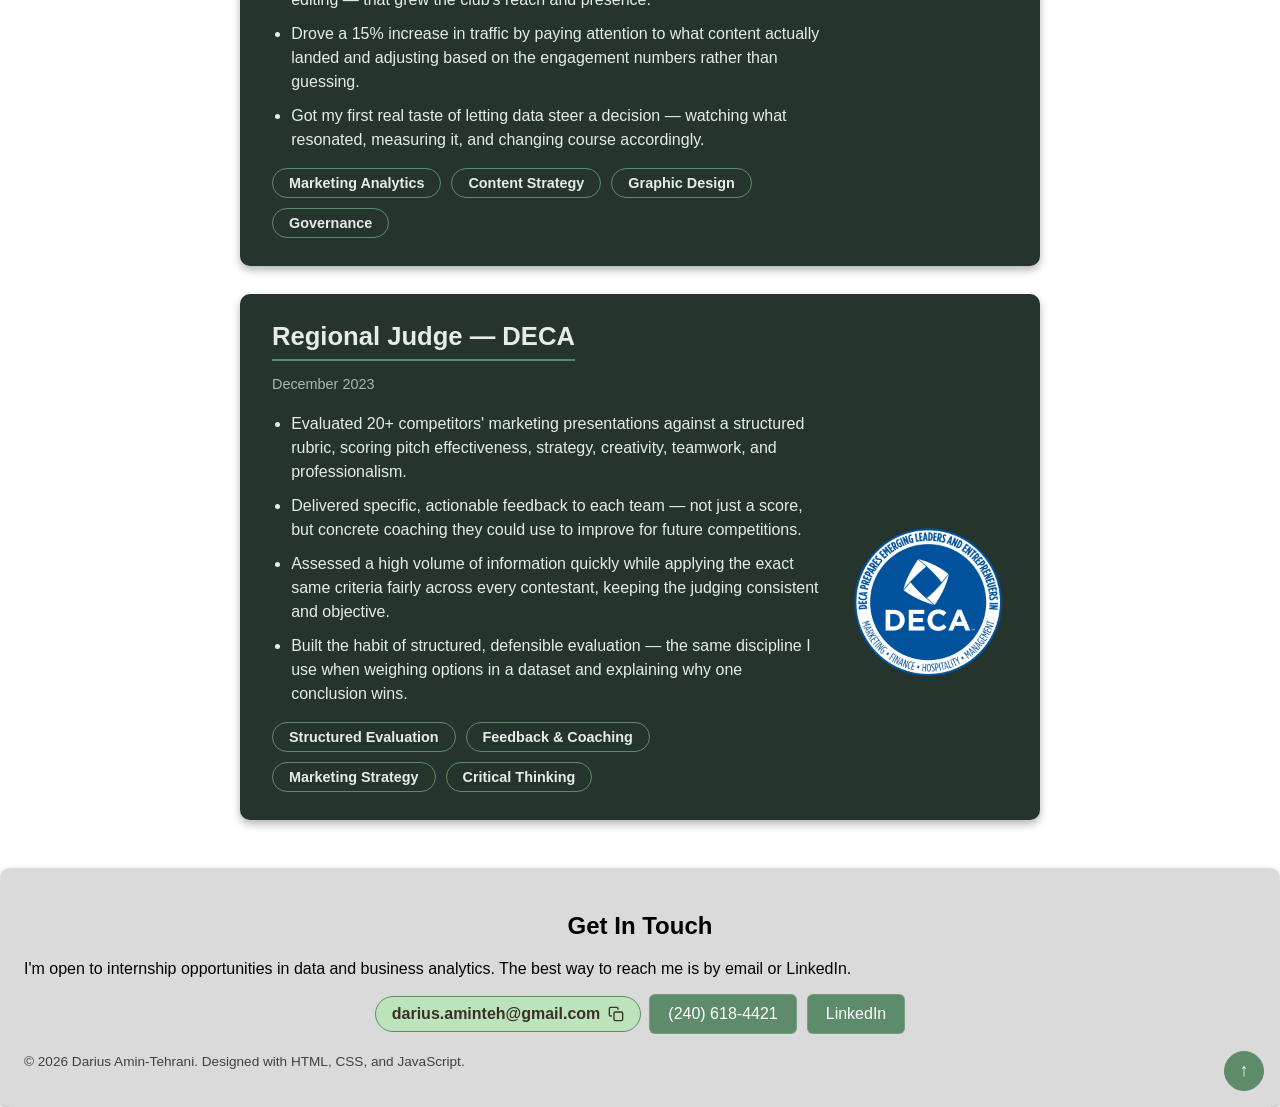
==== commit c058d351: "Update alt text for Applying Knowledge logo" ====
--- a/experience.html
+++ b/experience.html
@@ -89,7 +89,7 @@
                 <span>Stakeholder Communication</span>
             </div>
         </div>
-        <img src="portfolio-pictures/ApplyingKnowledgeLogo.png" class="card-image" alt="Woodworking at IU logo">
+        <img src="portfolio-pictures/ApplyingKnowledgeLogo.png" class="card-image" alt="Applying Knowledge Logo">
 
         </div>
     </section>
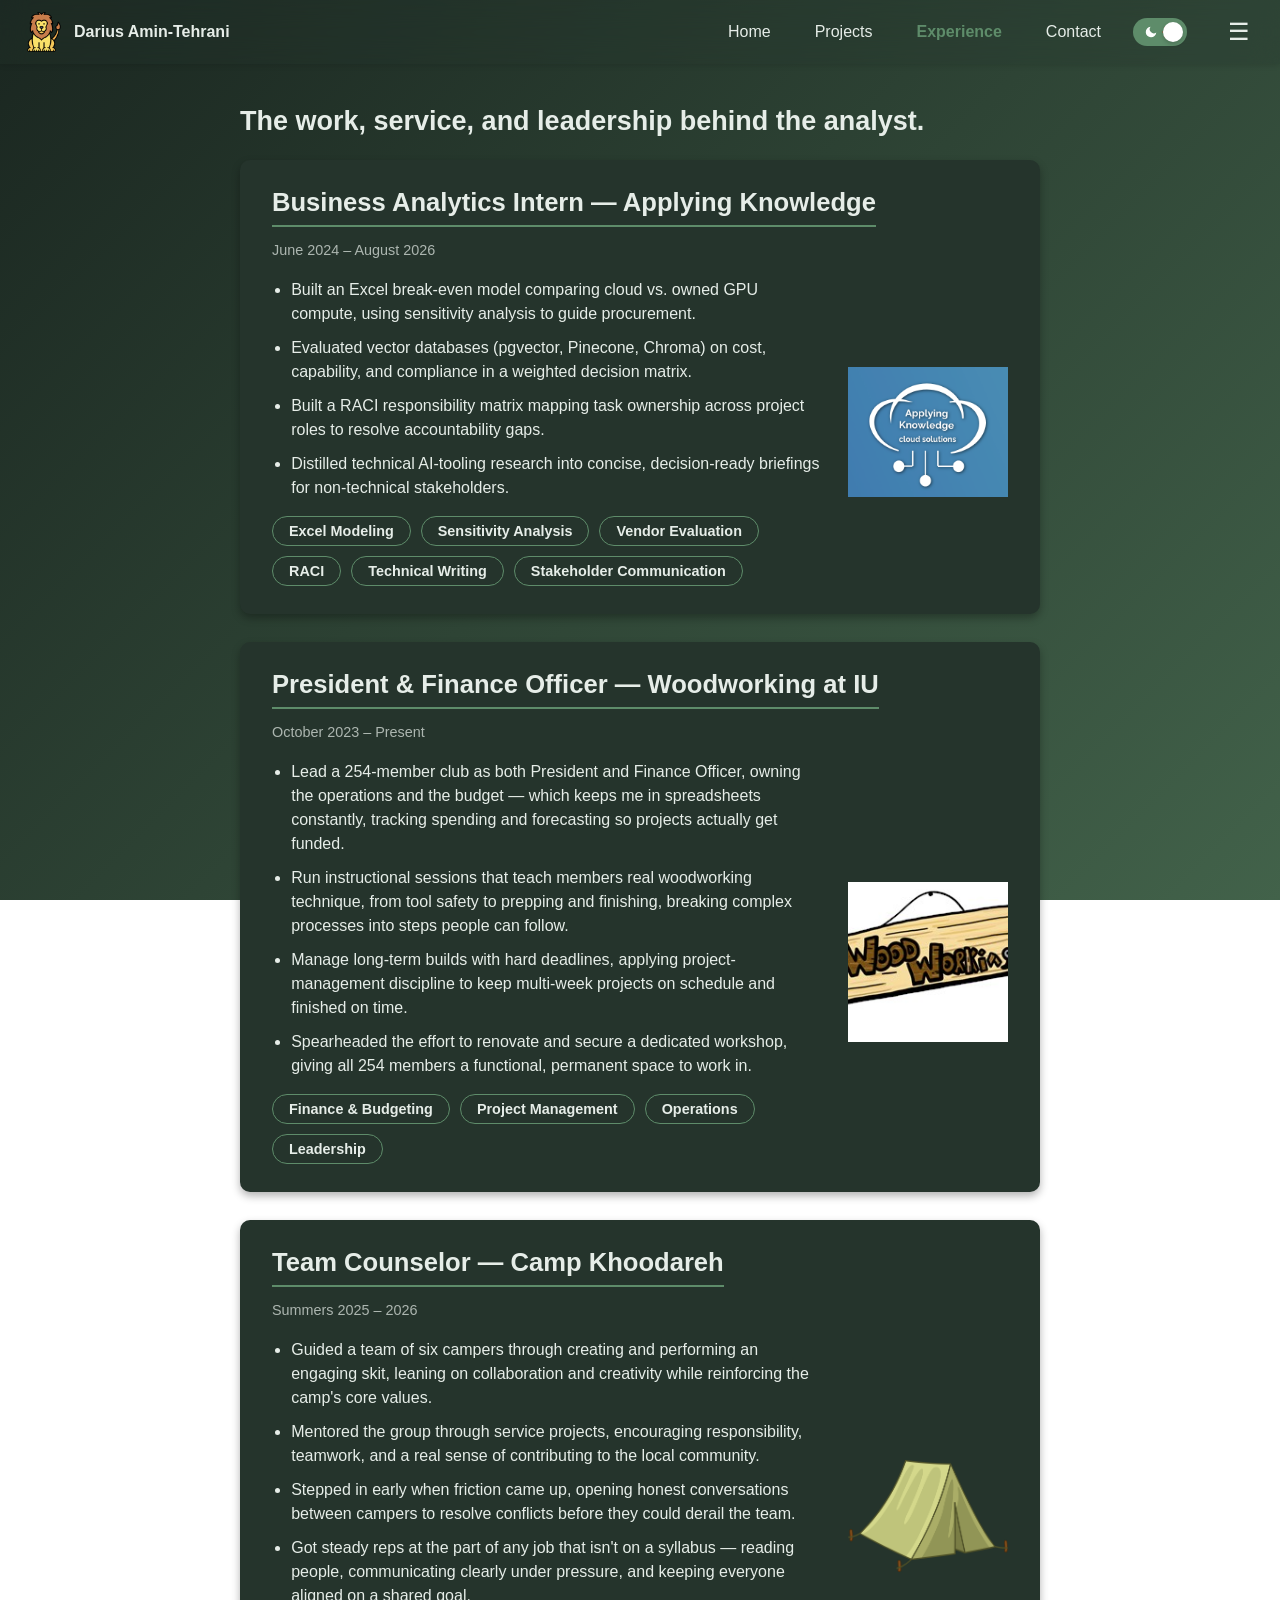
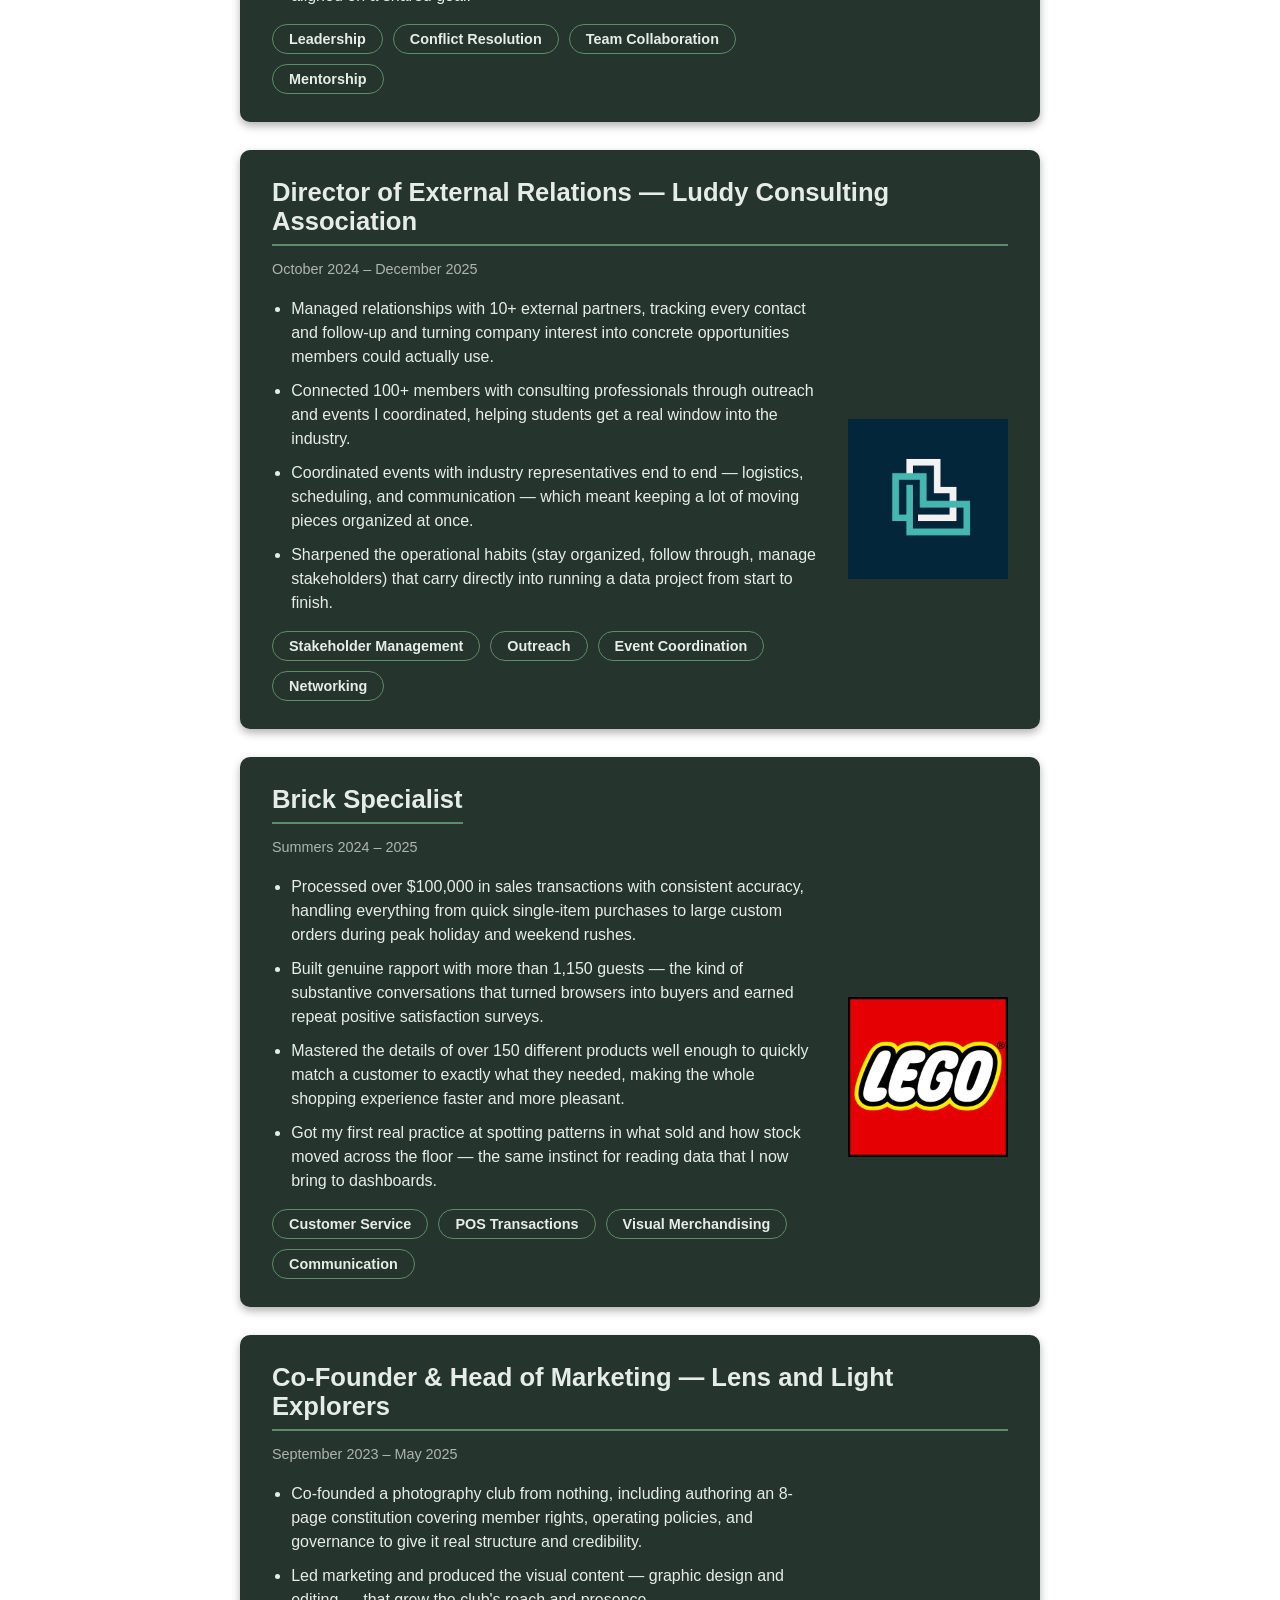
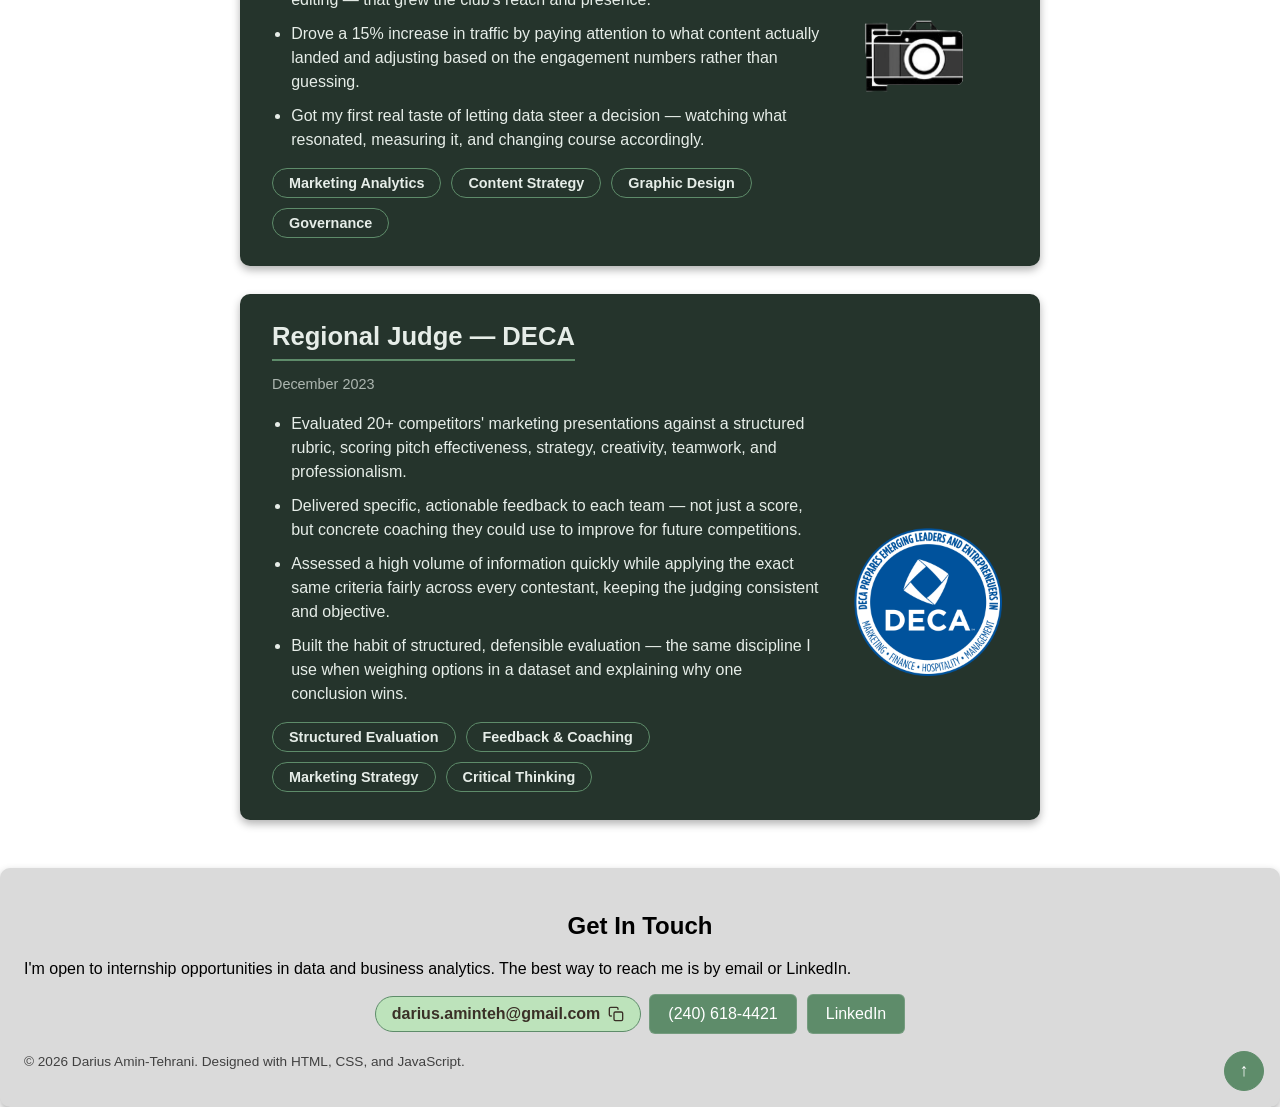
==== commit d79280fc: "Fix image source case sensitivity in experience.html" ====
--- a/experience.html
+++ b/experience.html
@@ -208,7 +208,7 @@
                     <span>Governance</span>
                 </div>
             </div>
-            <img src="portfolio-pictures/lle2.png" class="card-image" alt="Lens and Light Explorers logo">
+            <img src="portfolio-pictures/LLE2.png" class="card-image" alt="Lens and Light Explorers logo">
             </div>
         </section>
 
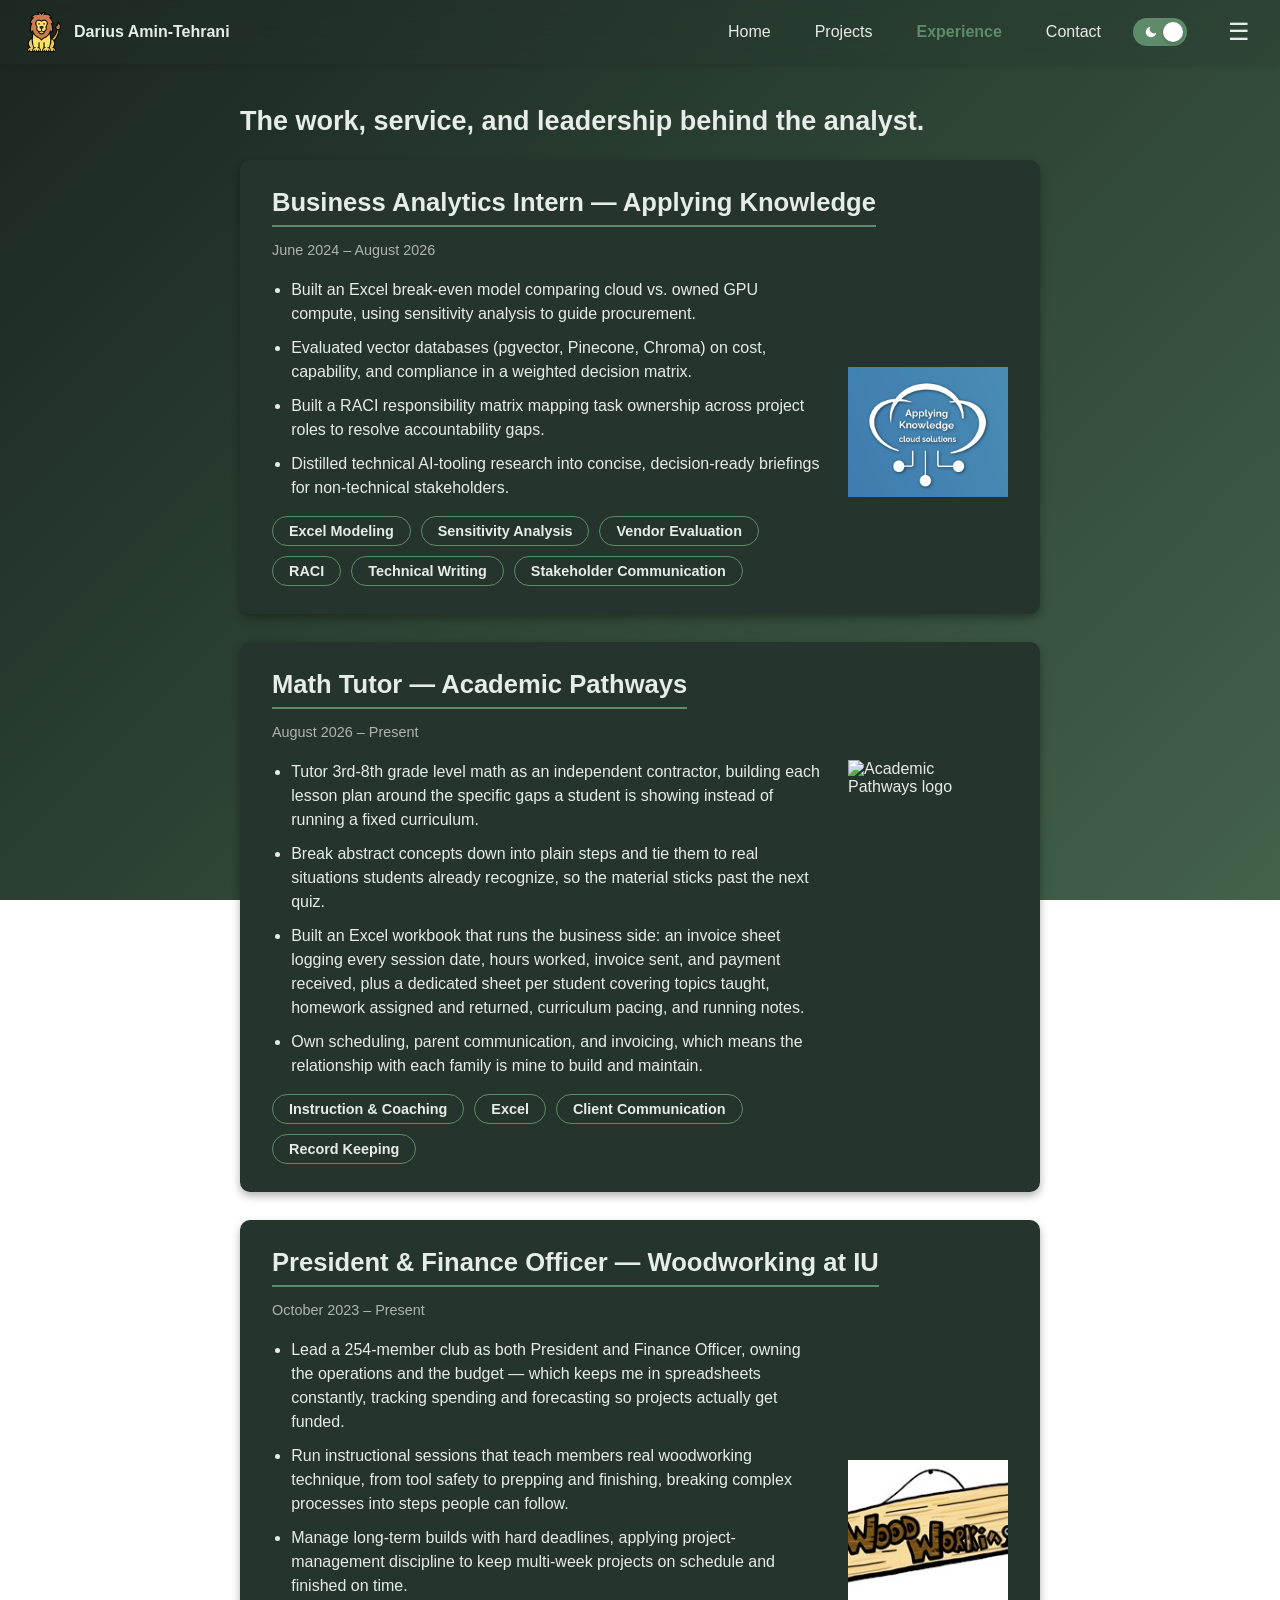
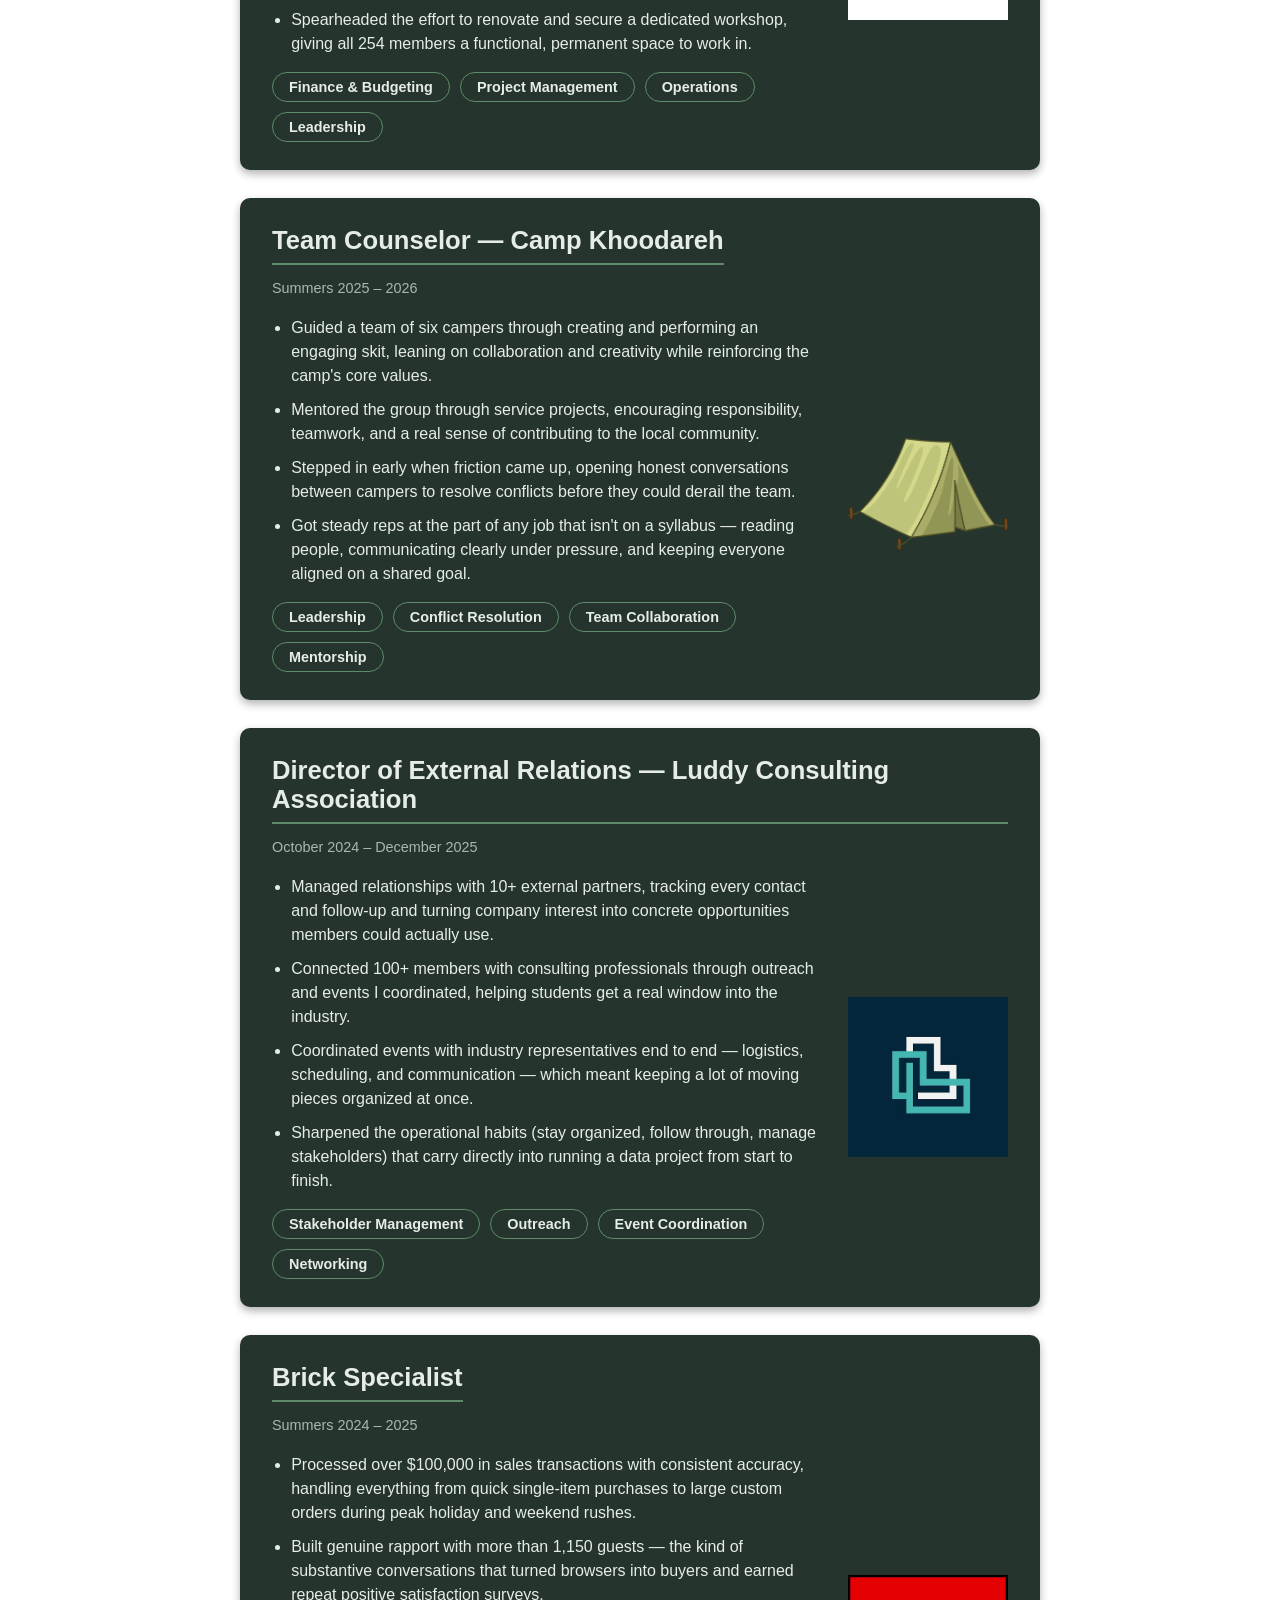
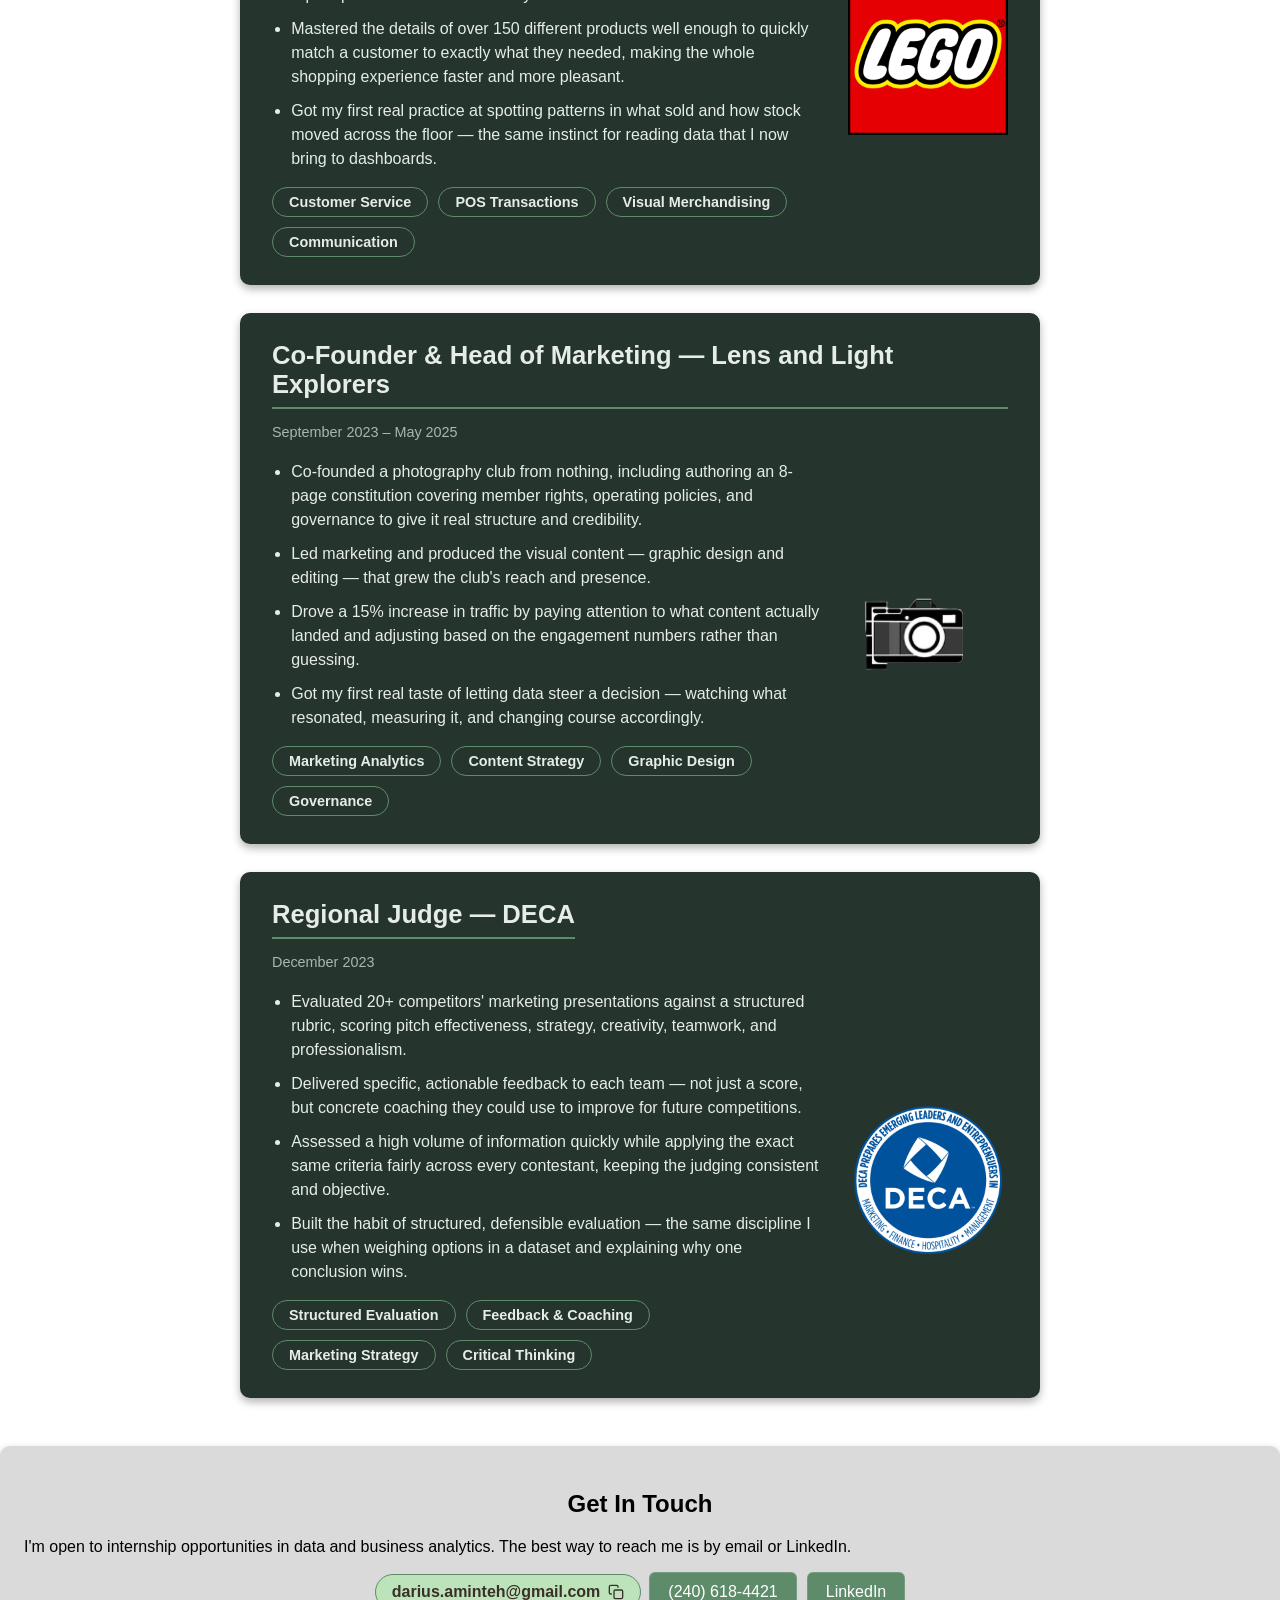
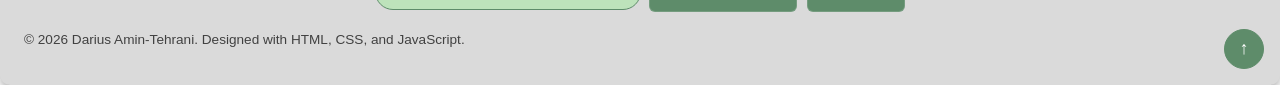
==== commit a28a6cab: "Update experience.html" ====
--- a/experience.html
+++ b/experience.html
@@ -1,6 +1,8 @@
 <!DOCTYPE html>
 <html>
 <head>
+    <link rel="icon" type="image/png" href="portfolio-pictures/favicon_lion.png">
+    <link rel="apple-touch-icon" href="portfolio-pictures/favicon_lion.png">
     <title>Darius Amin-Tehrani's Experience</title>
     <link rel="stylesheet" href="style.css">
 </head>
@@ -49,6 +51,7 @@
     <div id="side-menu" class="side-menu">
         <p>Jump To:</p>
         <a href="#applying-knowledge" onclick="toggleMenu()">Applying Knowledge</a>
+        <a href="#academic-pathways" onclick="toggleMenu()">Academic Pathways</a>
         <a href="#woodworking" onclick="toggleMenu()">Woodworking at IU</a>
         <a href="#camp-khoodareh" onclick="toggleMenu()">Camp Khoodareh</a>
         <a href="#luddy" onclick="toggleMenu()">Luddy Consulting</a>
@@ -70,29 +73,51 @@
     </section>
 
         <section id="applying-knowledge" class="card">
-        <h2>Business Analytics Intern — Applying Knowledge</h2>
-        <p class="dates">June 2024 – August 2026</p>
-        <div class="card-body">
-        <div class="card-text">
-            <ul>
-                <li>Built an Excel break-even model comparing cloud vs. owned GPU compute, using sensitivity analysis to guide procurement.</li>
-                <li>Evaluated vector databases (pgvector, Pinecone, Chroma) on cost, capability, and compliance in a weighted decision matrix.</li>
-                <li>Built a RACI responsibility matrix mapping task ownership across project roles to resolve accountability gaps.</li>
-                <li>Distilled technical AI-tooling research into concise, decision-ready briefings for non-technical stakeholders.</li>
-            </ul>
-            <div class="skills">
-                <span>Excel Modeling</span>
-                <span>Sensitivity Analysis</span>
-                <span>Vendor Evaluation</span>
-                <span>RACI</span>
-                <span>Technical Writing</span>
-                <span>Stakeholder Communication</span>
-            </div>
-        </div>
-        <img src="portfolio-pictures/ApplyingKnowledgeLogo.png" class="card-image" alt="Applying Knowledge Logo">
-
-        </div>
-    </section>
+            <h2>Business Analytics Intern — Applying Knowledge</h2>
+            <p class="dates">June 2024 – August 2026</p>
+            <div class="card-body">
+            <div class="card-text">
+                <ul>
+                    <li>Built an Excel break-even model comparing cloud vs. owned GPU compute, using sensitivity analysis to guide procurement.</li>
+                    <li>Evaluated vector databases (pgvector, Pinecone, Chroma) on cost, capability, and compliance in a weighted decision matrix.</li>
+                    <li>Built a RACI responsibility matrix mapping task ownership across project roles to resolve accountability gaps.</li>
+                    <li>Distilled technical AI-tooling research into concise, decision-ready briefings for non-technical stakeholders.</li>
+                </ul>
+                <div class="skills">
+                    <span>Excel Modeling</span>
+                    <span>Sensitivity Analysis</span>
+                    <span>Vendor Evaluation</span>
+                    <span>RACI</span>
+                    <span>Technical Writing</span>
+                    <span>Stakeholder Communication</span>
+                </div>
+            </div>
+            <img src="portfolio-pictures/ApplyingKnowledgeLogo.png" class="card-image" alt="Applying Knowledge Logo">
+    
+            </div>
+        </section>
+
+        <section id="academic-pathways" class="card">
+            <h2>Math Tutor — Academic Pathways</h2>
+            <p class="dates">August 2026 – Present</p>
+            <div class="card-body">
+            <div class="card-text">
+                <ul>
+            <li>Tutor 3rd-8th grade level math as an independent contractor, building each lesson plan around the specific gaps a student is showing instead of running a fixed curriculum.</li>
+            <li>Break abstract concepts down into plain steps and tie them to real situations students already recognize, so the material sticks past the next quiz.</li>
+            <li>Built an Excel workbook that runs the business side: an invoice sheet logging every session date, hours worked, invoice sent, and payment received, plus a dedicated sheet per student covering topics taught, homework assigned and returned, curriculum pacing, and running notes.</li>
+            <li>Own scheduling, parent communication, and invoicing, which means the relationship with each family is mine to build and maintain.</li>
+            </ul>
+                <div class="skills">
+                    <span>Instruction &amp; Coaching</span>
+                    <span>Excel</span>
+                    <span>Client Communication</span>
+                    <span>Record Keeping</span>
+                </div>
+            </div>
+            <img src="portfolio-pictures/ap.png" class="card-image" alt="Academic Pathways logo">
+            </div>
+        </section>
 
 
         <section id="woodworking" class="card">
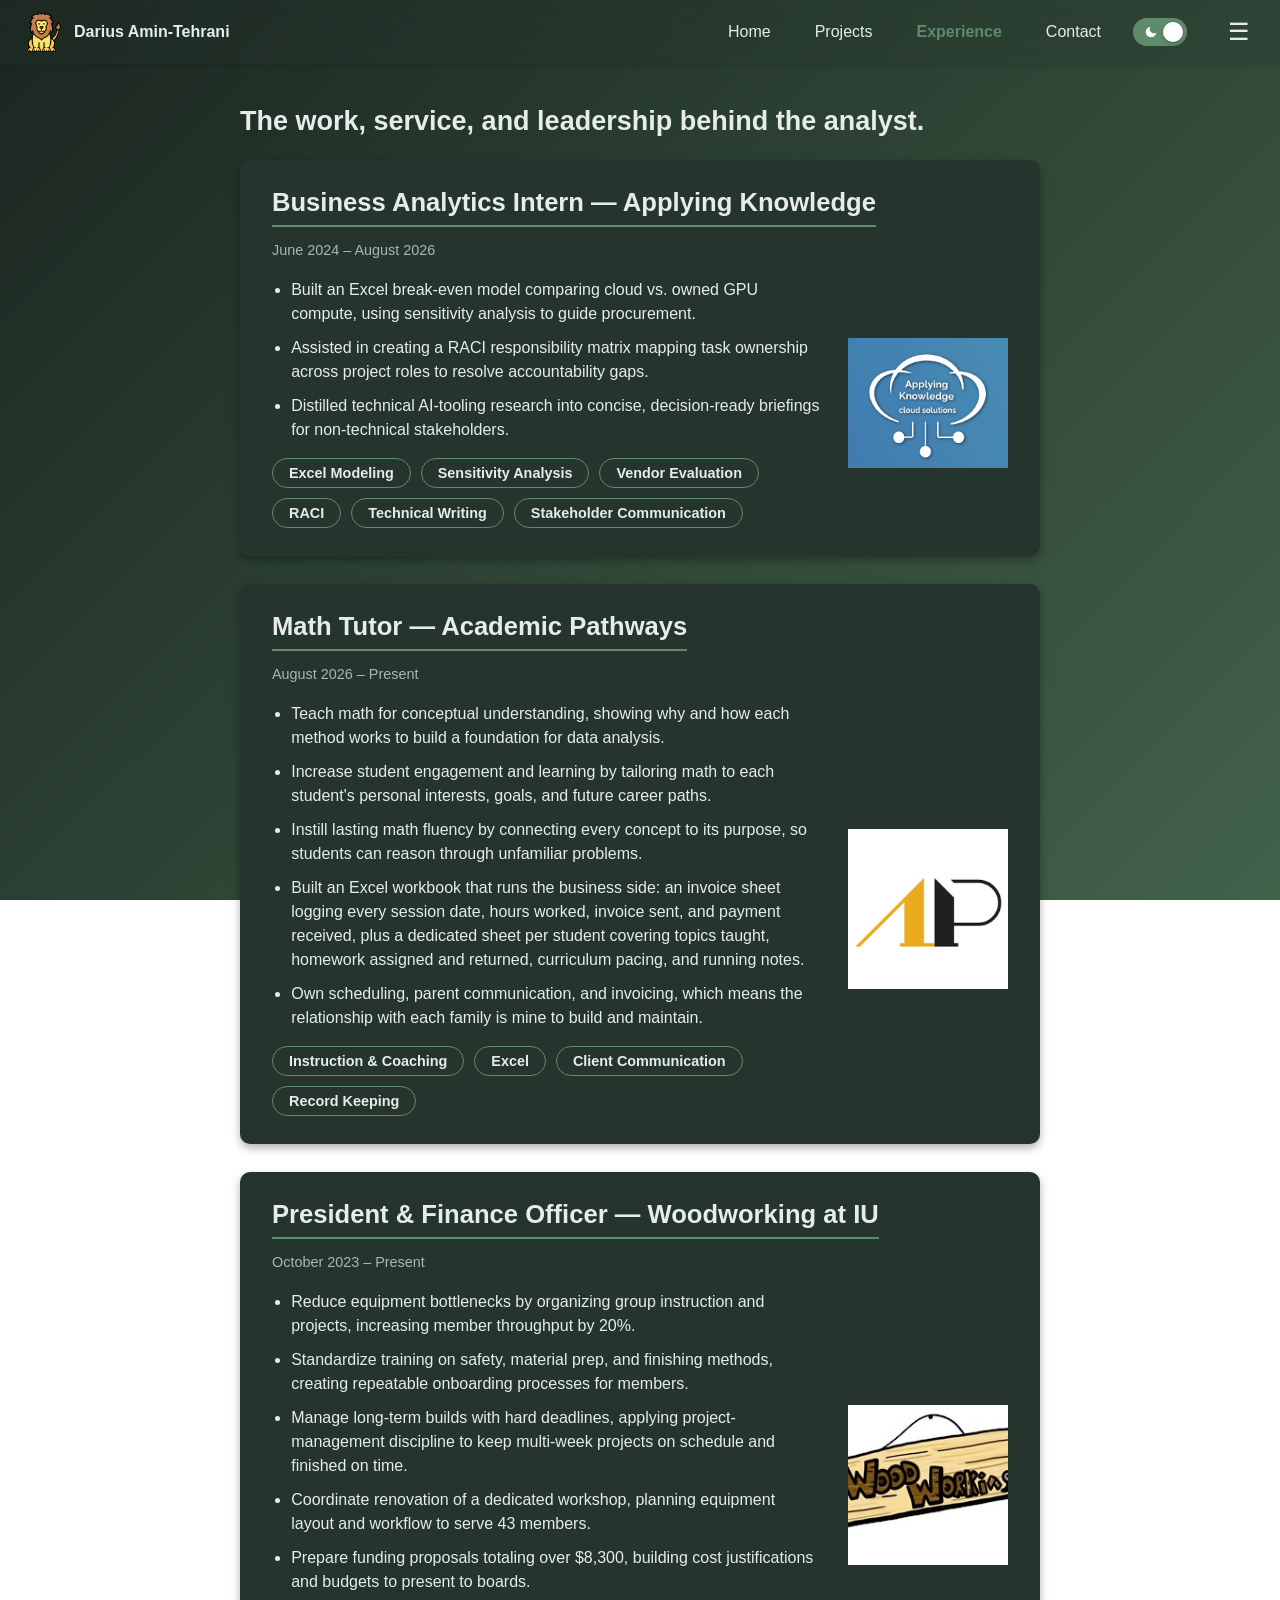
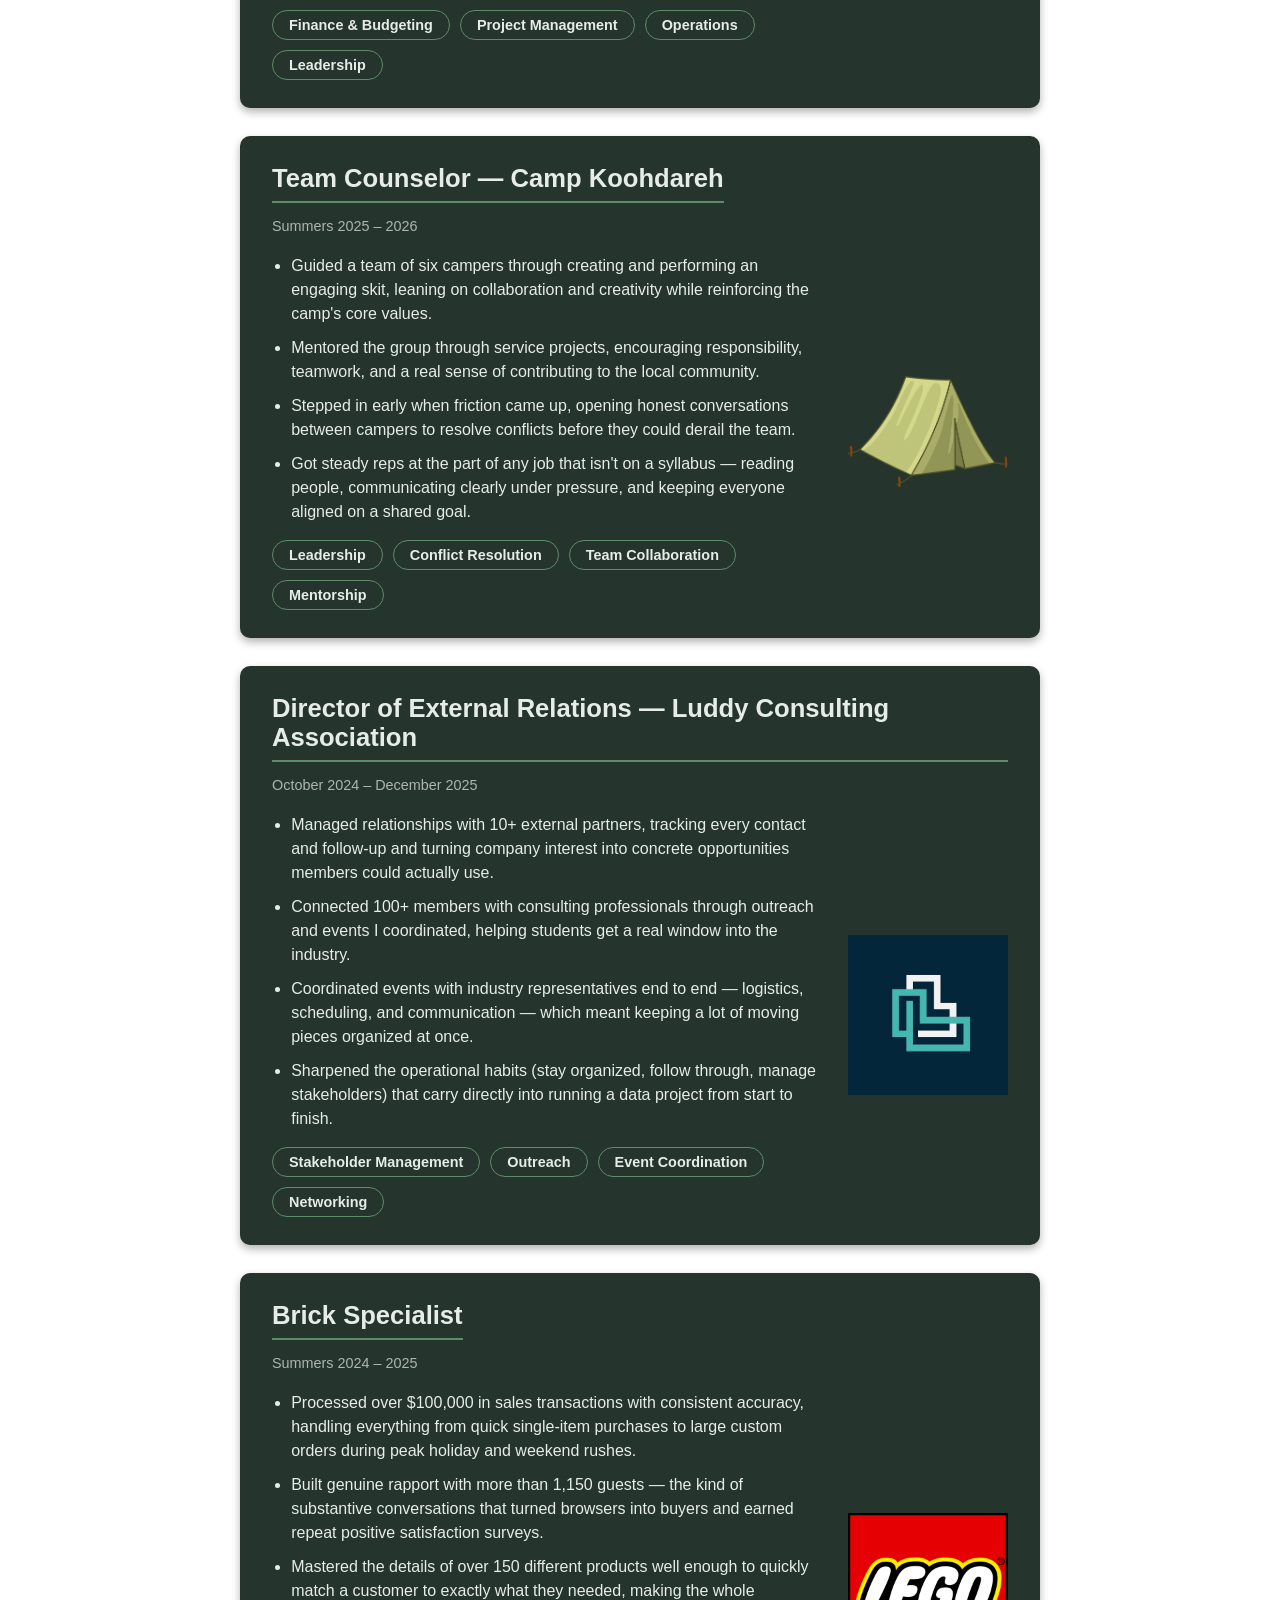
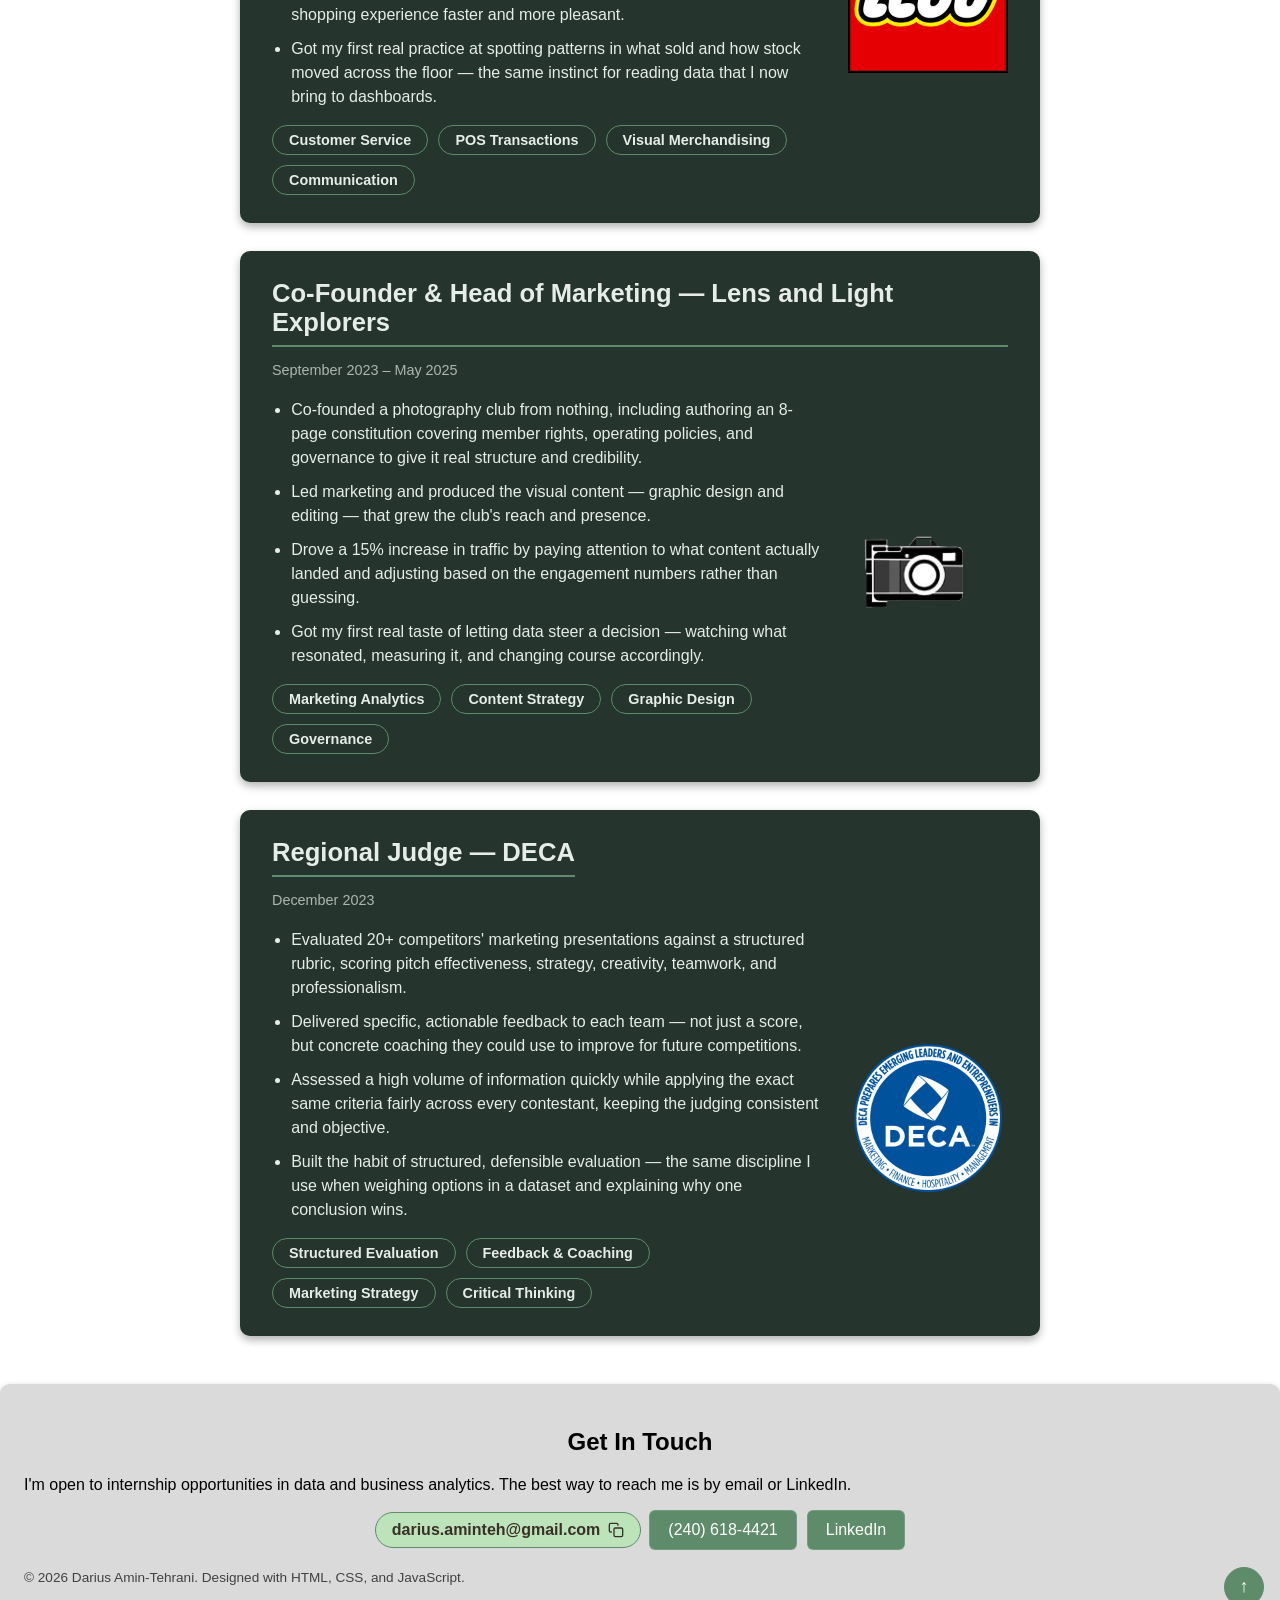
==== commit 4b5a66e4: "mprove experience descriptions Updated references from 'Camp Khoodareh' to 'Camp Koohdareh' and modi" ====
--- a/experience.html
+++ b/experience.html
@@ -53,7 +53,7 @@
         <a href="#applying-knowledge" onclick="toggleMenu()">Applying Knowledge</a>
         <a href="#academic-pathways" onclick="toggleMenu()">Academic Pathways</a>
         <a href="#woodworking" onclick="toggleMenu()">Woodworking at IU</a>
-        <a href="#camp-khoodareh" onclick="toggleMenu()">Camp Khoodareh</a>
+        <a href="#camp-koohdareh" onclick="toggleMenu()">Camp Koohdareh</a>
         <a href="#luddy" onclick="toggleMenu()">Luddy Consulting</a>
         <a href="#brick-specialist" onclick="toggleMenu()">Brick Specialist</a>
         <a href="#lens-light" onclick="toggleMenu()">Lens &amp; Light</a>
@@ -79,8 +79,7 @@
             <div class="card-text">
                 <ul>
                     <li>Built an Excel break-even model comparing cloud vs. owned GPU compute, using sensitivity analysis to guide procurement.</li>
-                    <li>Evaluated vector databases (pgvector, Pinecone, Chroma) on cost, capability, and compliance in a weighted decision matrix.</li>
-                    <li>Built a RACI responsibility matrix mapping task ownership across project roles to resolve accountability gaps.</li>
+                    <li>Assisted in creating a RACI responsibility matrix mapping task ownership across project roles to resolve accountability gaps.</li>
                     <li>Distilled technical AI-tooling research into concise, decision-ready briefings for non-technical stakeholders.</li>
                 </ul>
                 <div class="skills">
@@ -103,8 +102,9 @@
             <div class="card-body">
             <div class="card-text">
                 <ul>
-            <li>Tutor 3rd-8th grade level math as an independent contractor, building each lesson plan around the specific gaps a student is showing instead of running a fixed curriculum.</li>
-            <li>Break abstract concepts down into plain steps and tie them to real situations students already recognize, so the material sticks past the next quiz.</li>
+            <li>Teach math for conceptual understanding, showing why and how each method works to build a foundation for data analysis.</li>
+            <li>Increase student engagement and learning by tailoring math to each student's personal interests, goals, and future career paths.</li>
+            <li>Instill lasting math fluency by connecting every concept to its purpose, so students can reason through unfamiliar problems.</li>
             <li>Built an Excel workbook that runs the business side: an invoice sheet logging every session date, hours worked, invoice sent, and payment received, plus a dedicated sheet per student covering topics taught, homework assigned and returned, curriculum pacing, and running notes.</li>
             <li>Own scheduling, parent communication, and invoicing, which means the relationship with each family is mine to build and maintain.</li>
             </ul>
@@ -125,11 +125,12 @@
             <p class="dates">October 2023 – Present</p>
             <div class="card-body">
             <div class="card-text">
-                <ul>
-              <li>Lead a 254-member club as both President and Finance Officer, owning the operations and the budget — which keeps me in spreadsheets constantly, tracking spending and forecasting so projects actually get funded.</li>
-              <li>Run instructional sessions that teach members real woodworking technique, from tool safety to prepping and finishing, breaking complex processes into steps people can follow.</li>
+            <ul>
+              <li>Reduce equipment bottlenecks by organizing group instruction and projects, increasing member throughput by 20%.</li>
+              <li>Standardize training on safety, material prep, and finishing methods, creating repeatable onboarding processes for members.</li>
               <li>Manage long-term builds with hard deadlines, applying project-management discipline to keep multi-week projects on schedule and finished on time.</li>
-              <li>Spearheaded the effort to renovate and secure a dedicated workshop, giving all 254 members a functional, permanent space to work in.</li>
+              <li>Coordinate renovation of a dedicated workshop, planning equipment layout and workflow to serve 43 members.</li>
+              <li>Prepare funding proposals totaling over $8,300, building cost justifications and budgets to present to boards.</li>
             </ul>
                 <div class="skills">
                     <span>Finance &amp; Budgeting</span>
@@ -142,8 +143,8 @@
             </div>
         </section>
 
-        <section id="camp-khoodareh" class="card">
-            <h2>Team Counselor — Camp Khoodareh</h2>
+        <section id="camp-koohdareh" class="card">
+            <h2>Team Counselor — Camp Koohdareh</h2>
             <p class="dates">Summers 2025 – 2026</p>
             <div class="card-body">
             <div class="card-text">
@@ -160,7 +161,7 @@
                     <span>Mentorship</span>
                 </div>
             </div>
-            <img src="portfolio-pictures/tent.png" class="card-image" alt="Camp Khoodareh logo">
+            <img src="portfolio-pictures/tent.png" class="card-image" alt="Camp Koohdareh logo">
             </div>
         </section>
 
